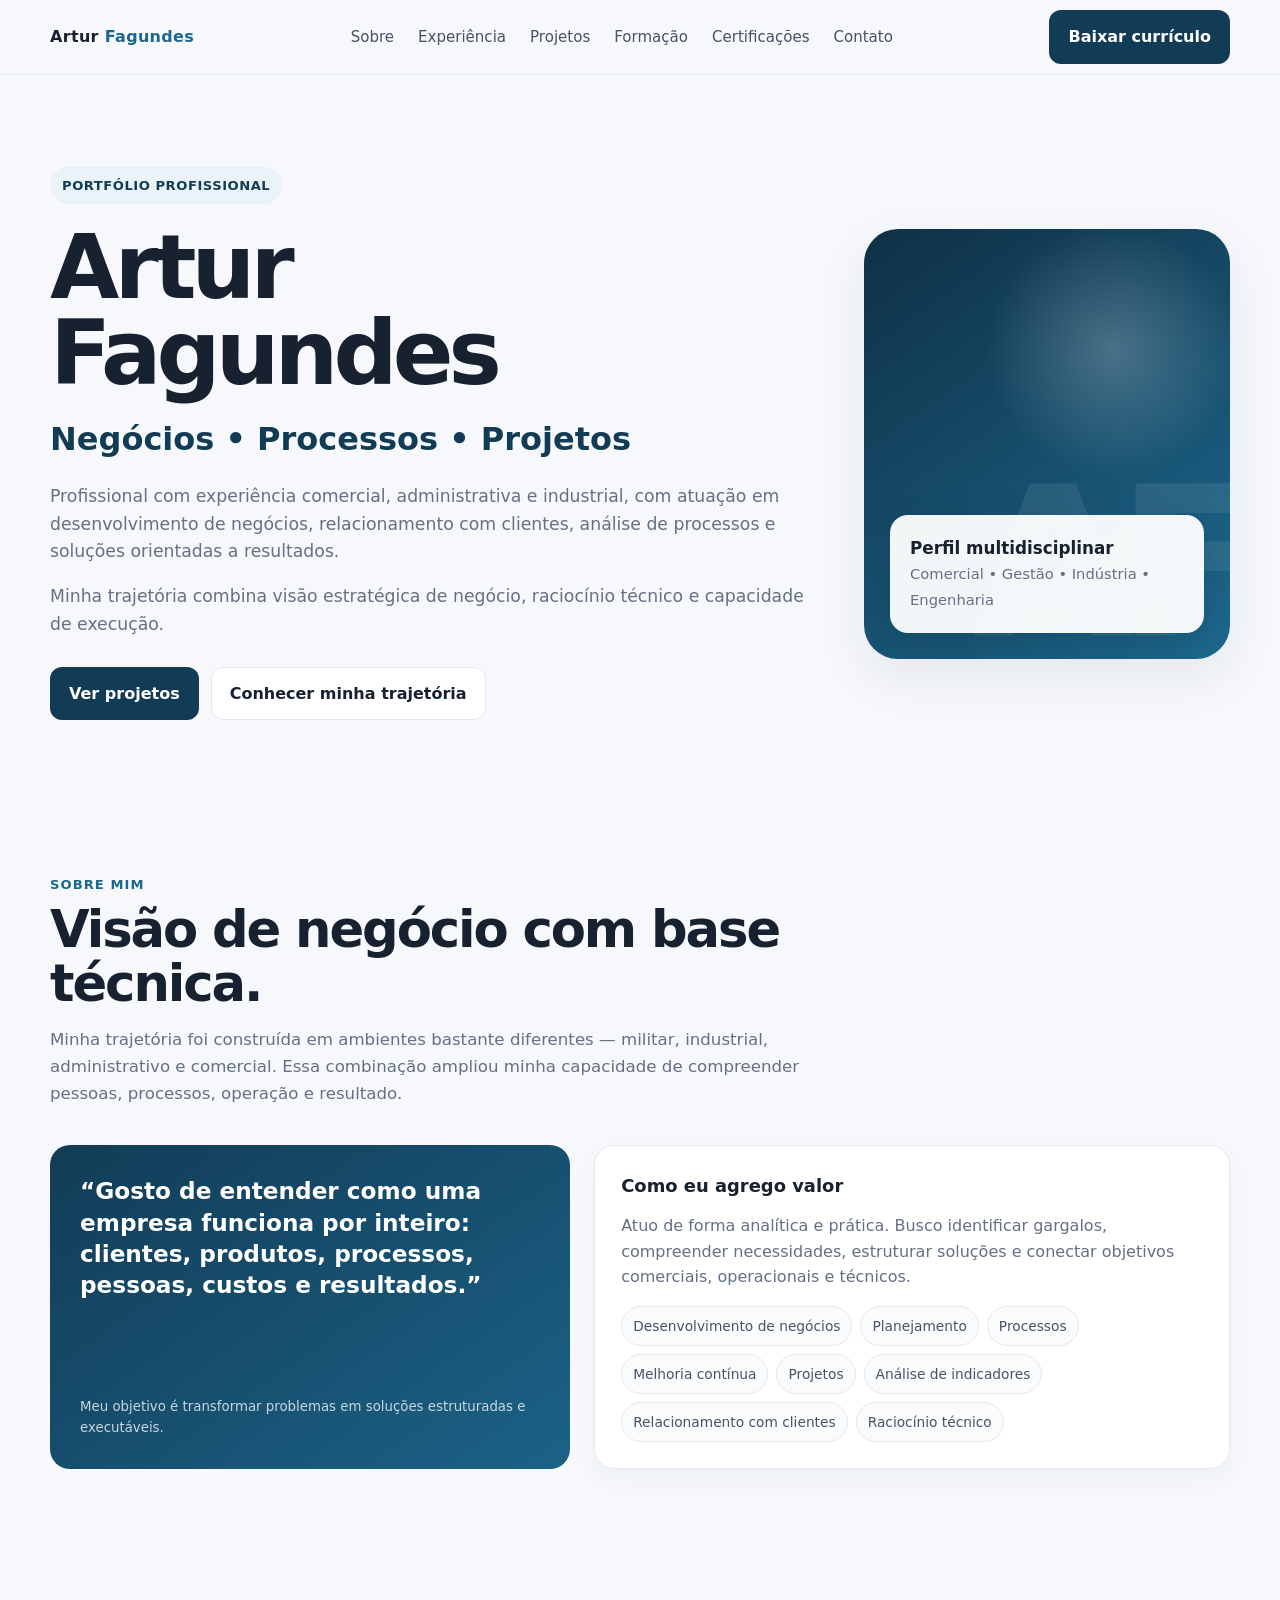
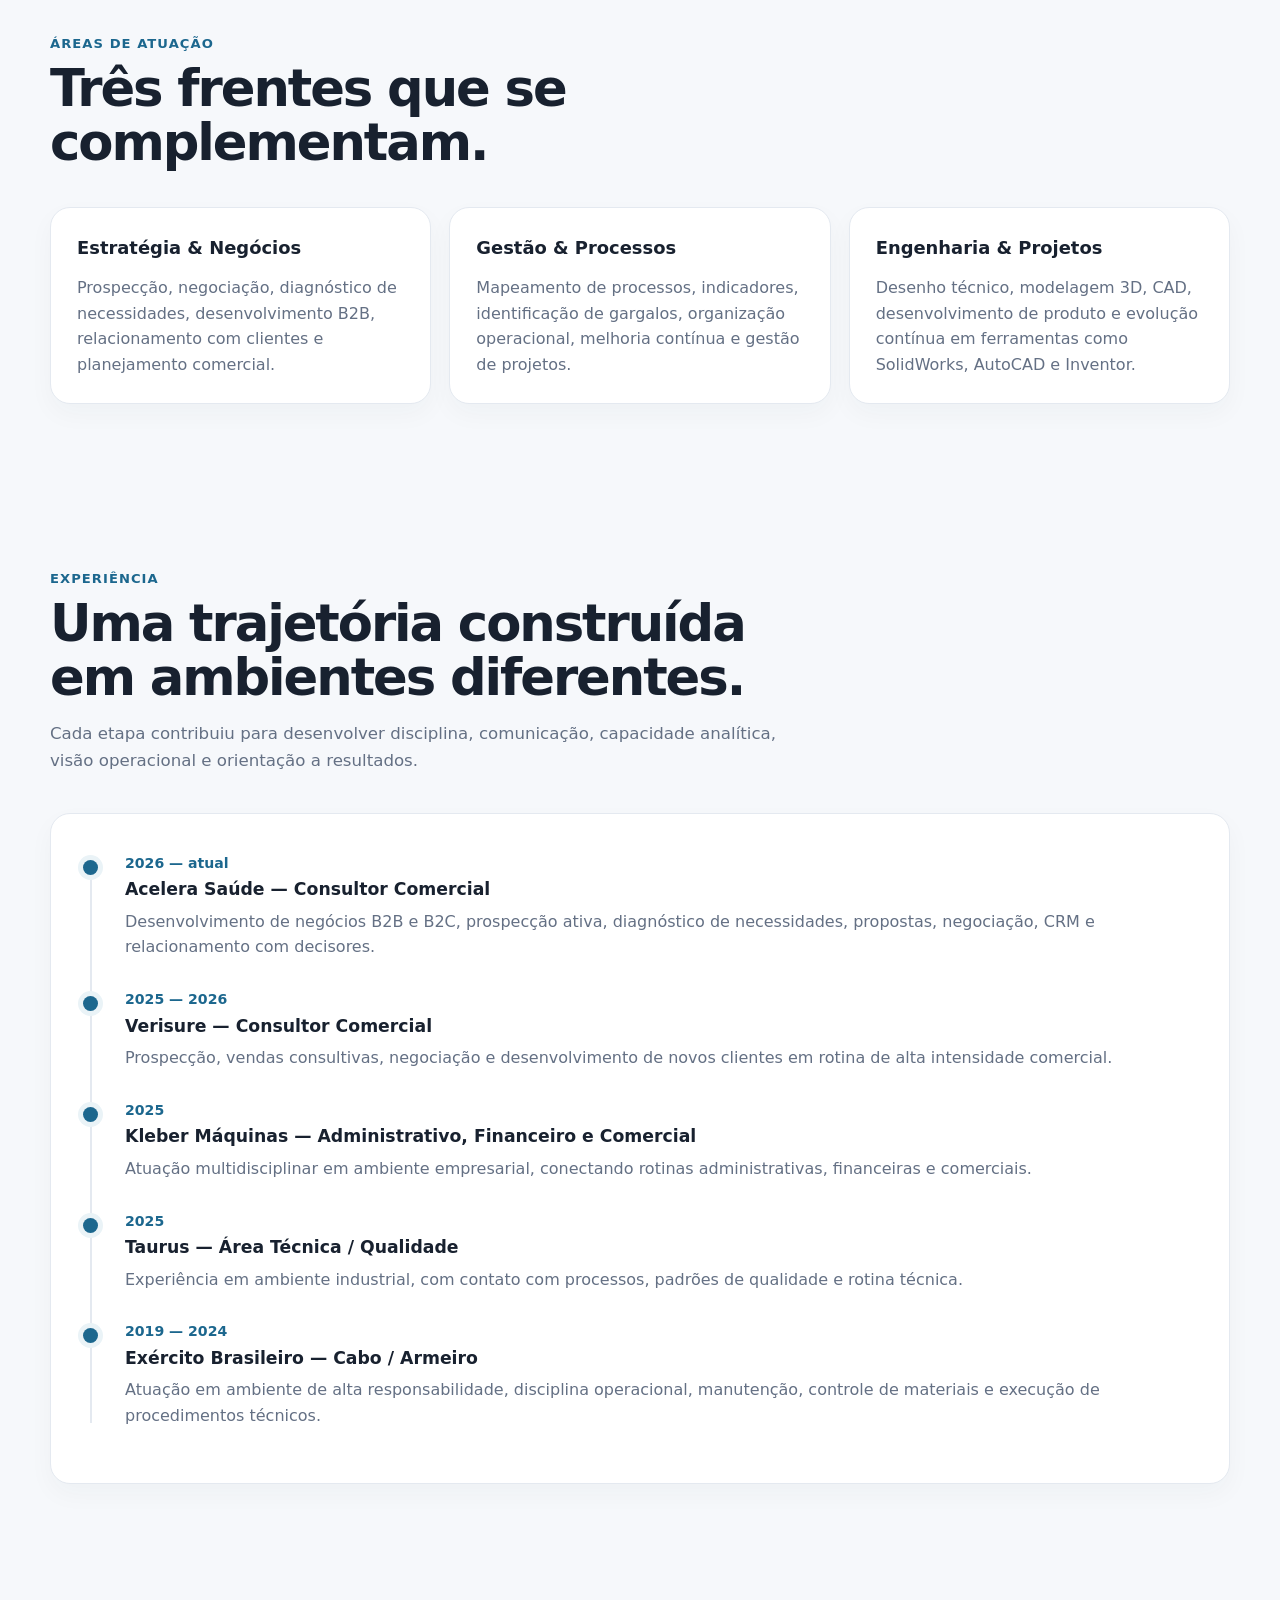
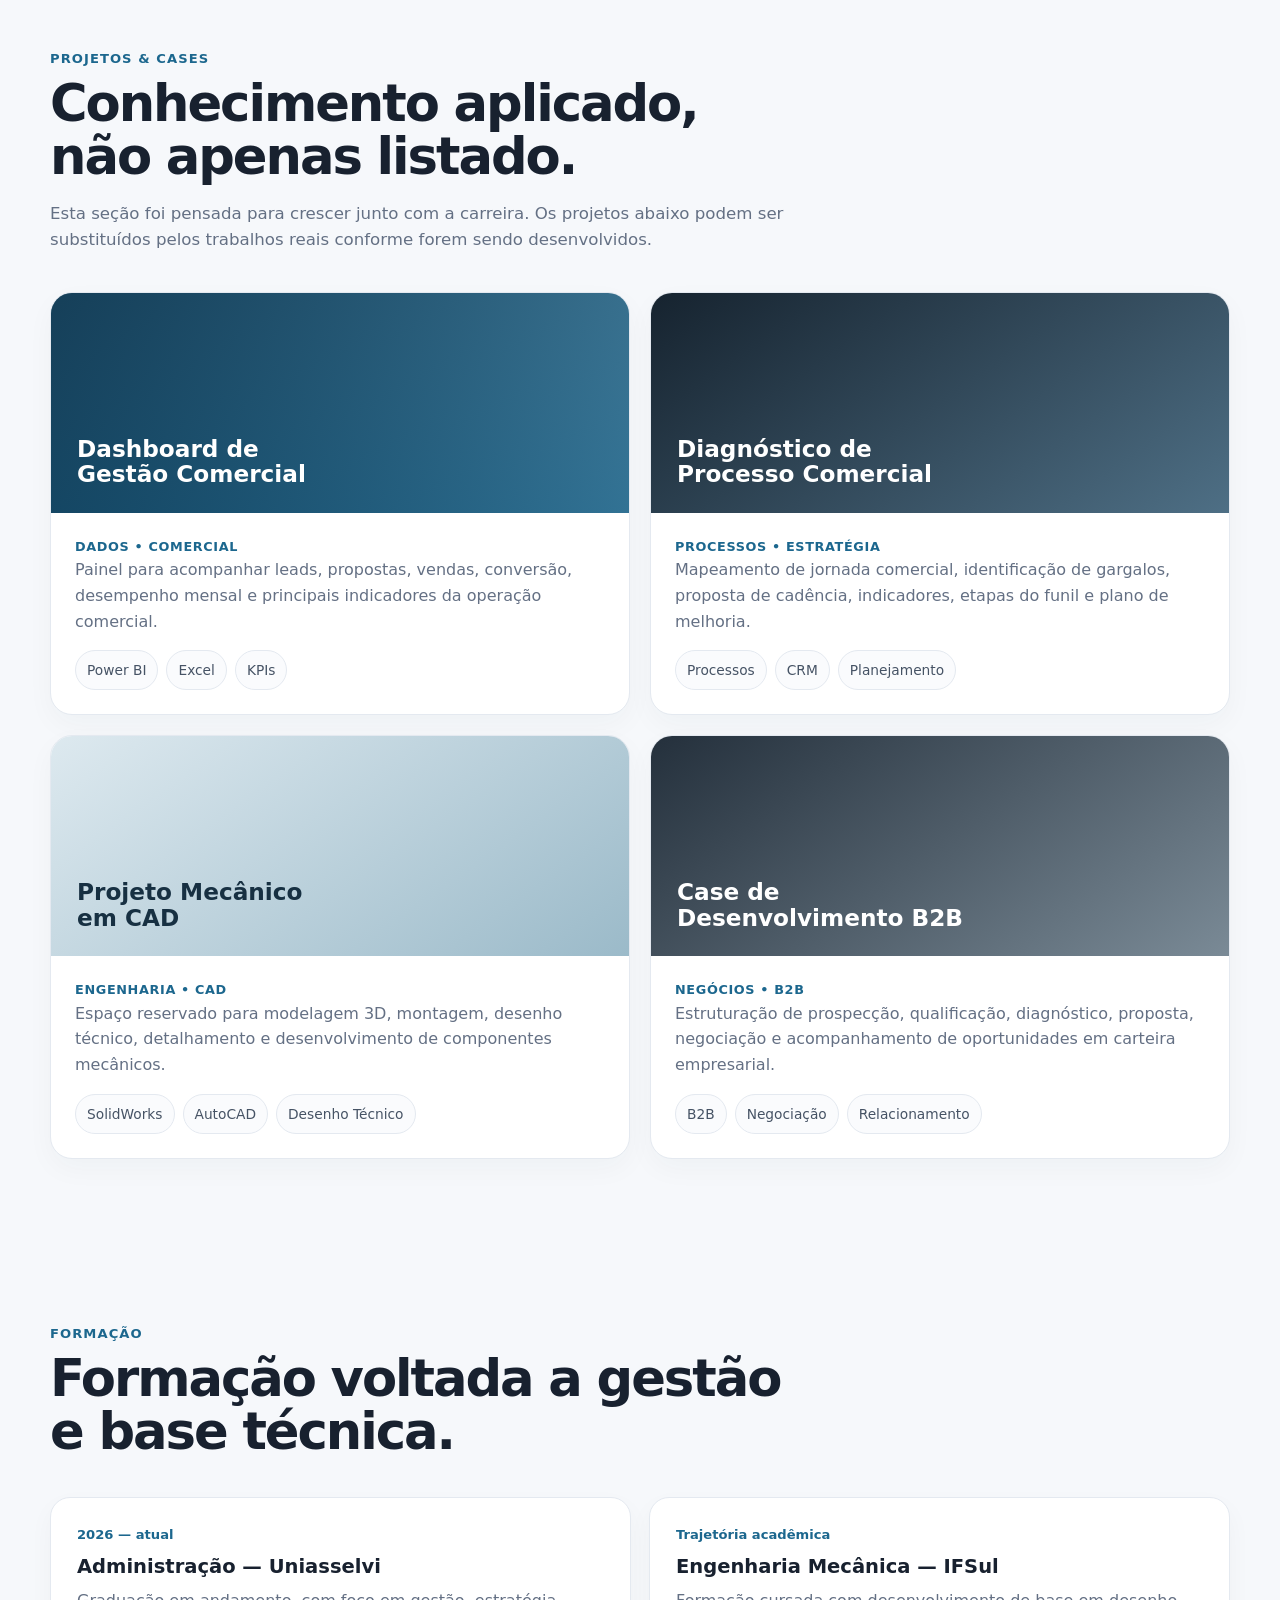
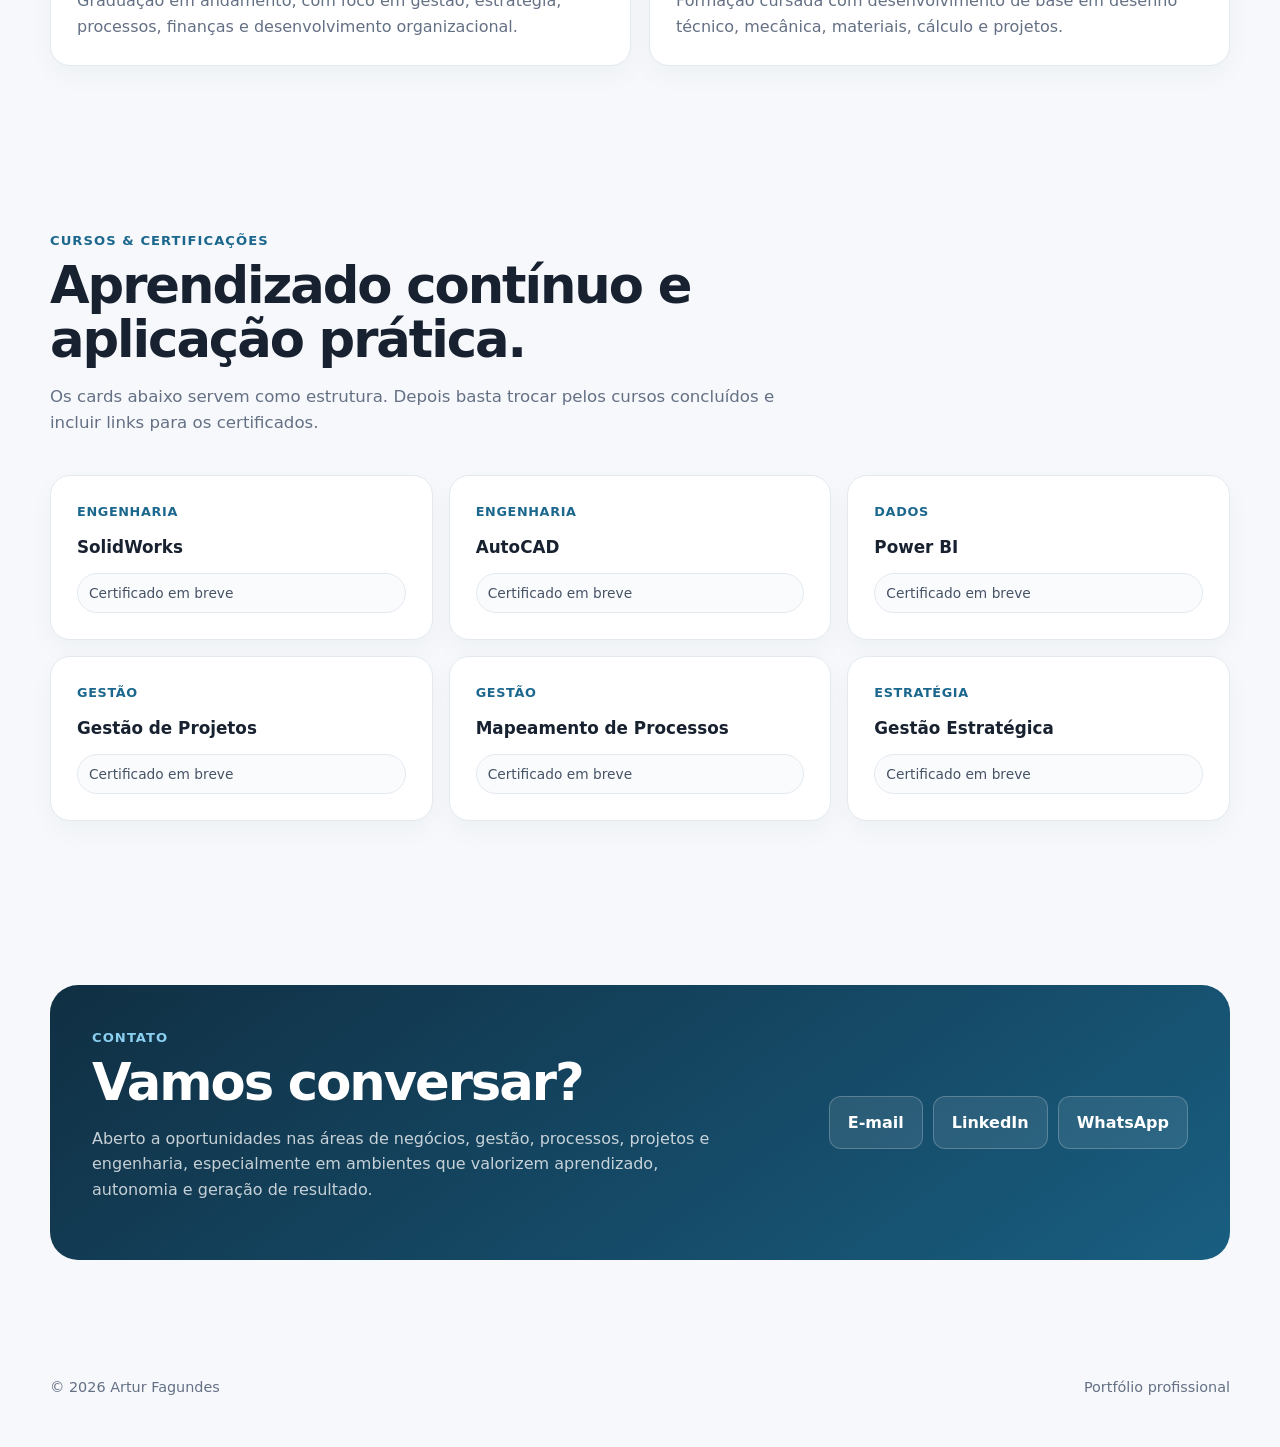
==== index.html @ 56f48acf "Add files via upload" ====
<!DOCTYPE html>
<html lang="pt-BR">
<head>
  <meta charset="UTF-8" />
  <meta name="viewport" content="width=device-width, initial-scale=1.0" />
  <meta name="description" content="Portfólio profissional de Artur Fagundes — negócios, processos, projetos e engenharia." />
  <title>Artur Fagundes | Portfólio Profissional</title>
  <style>
    :root{
      --bg:#f6f8fb;
      --surface:#ffffff;
      --text:#18212f;
      --muted:#647084;
      --line:#e4e9f0;
      --brand:#123c56;
      --brand-2:#1c678e;
      --soft:#eaf3f7;
      --shadow:0 18px 50px rgba(20,40,60,.08);
      --radius:20px;
      --max:1180px;
    }
    *{box-sizing:border-box}
    html{scroll-behavior:smooth}
    body{
      margin:0;
      font-family:Inter, ui-sans-serif, system-ui, -apple-system, BlinkMacSystemFont, "Segoe UI", sans-serif;
      background:var(--bg);
      color:var(--text);
      line-height:1.6;
    }
    a{color:inherit;text-decoration:none}
    img{max-width:100%;display:block}
    .container{width:min(var(--max), calc(100% - 40px)); margin:0 auto}
    .nav{
      position:sticky;top:0;z-index:50;
      backdrop-filter:blur(12px);
      background:rgba(246,248,251,.88);
      border-bottom:1px solid rgba(228,233,240,.85);
    }
    .nav-inner{
      height:74px;display:flex;align-items:center;justify-content:space-between;gap:20px;
    }
    .brand{
      font-weight:800;letter-spacing:.02em;font-size:1rem;
    }
    .brand span{color:var(--brand-2)}
    .menu{display:flex;align-items:center;gap:24px;font-size:.94rem;color:#465365}
    .menu a:hover{color:var(--brand)}
    .btn{
      display:inline-flex;align-items:center;justify-content:center;gap:8px;
      padding:13px 18px;border-radius:12px;font-weight:700;
      border:1px solid transparent;transition:.2s ease;
    }
    .btn-primary{background:var(--brand);color:#fff}
    .btn-primary:hover{transform:translateY(-1px);background:#0e3147}
    .btn-outline{border-color:var(--line);background:#fff}
    .btn-outline:hover{border-color:#bcc8d4;transform:translateY(-1px)}
    .hero{padding:92px 0 72px}
    .hero-grid{display:grid;grid-template-columns:1.35fr .65fr;gap:54px;align-items:center}
    .eyebrow{
      display:inline-flex;padding:8px 12px;border-radius:999px;background:var(--soft);
      color:var(--brand);font-weight:800;font-size:.82rem;letter-spacing:.04em;text-transform:uppercase;
    }
    h1{
      margin:20px 0 18px;font-size:clamp(3rem, 7vw, 6.4rem);
      line-height:.96;letter-spacing:-.055em;
    }
    .hero h2{
      margin:0 0 18px;font-size:clamp(1.25rem, 2.5vw, 2rem);
      color:var(--brand);font-weight:700;
    }
    .hero p{font-size:1.08rem;color:var(--muted);max-width:760px}
    .hero-actions{display:flex;gap:12px;flex-wrap:wrap;margin-top:28px}
    .portrait{
      min-height:430px;border-radius:34px;position:relative;overflow:hidden;
      background:
        radial-gradient(circle at 68% 28%, rgba(255,255,255,.22), transparent 32%),
        linear-gradient(145deg, #0f3045, #1d6a90);
      box-shadow:var(--shadow);
    }
    .portrait::before{
      content:"AF";position:absolute;right:-12px;bottom:-72px;
      font-weight:900;font-size:13rem;color:rgba(255,255,255,.08);letter-spacing:-.08em;
    }
    .portrait-card{
      position:absolute;left:26px;right:26px;bottom:26px;
      background:rgba(255,255,255,.95);border-radius:18px;padding:20px;
      box-shadow:0 15px 40px rgba(0,0,0,.14);
    }
    .portrait-card strong{display:block;font-size:1.05rem}
    .portrait-card span{color:var(--muted);font-size:.92rem}
    section{padding:82px 0}
    .section-head{max-width:760px;margin-bottom:38px}
    .section-kicker{
      color:var(--brand-2);font-weight:800;font-size:.82rem;letter-spacing:.08em;text-transform:uppercase
    }
    h3{
      font-size:clamp(2rem,4vw,3.4rem);line-height:1.05;letter-spacing:-.04em;
      margin:8px 0 12px;
    }
    .section-head p{color:var(--muted);font-size:1.04rem}
    .grid-3{display:grid;grid-template-columns:repeat(3,1fr);gap:18px}
    .card{
      background:var(--surface);border:1px solid var(--line);
      border-radius:var(--radius);padding:26px;box-shadow:0 10px 26px rgba(28,44,64,.035);
    }
    .card h4{margin:0 0 12px;font-size:1.12rem}
    .card p{margin:0;color:var(--muted)}
    .pill-wrap{display:flex;gap:8px;flex-wrap:wrap;margin-top:16px}
    .pill{
      padding:8px 11px;border:1px solid var(--line);background:#fafbfd;
      border-radius:999px;font-size:.86rem;color:#465365
    }
    .about-grid{display:grid;grid-template-columns:.9fr 1.1fr;gap:24px}
    .quote-card{
      background:linear-gradient(145deg,#123c56,#1b6287);color:white;
      border-radius:var(--radius);padding:30px;min-height:100%;
      display:flex;flex-direction:column;justify-content:space-between;
    }
    .quote-card .big{font-size:1.45rem;line-height:1.35;font-weight:700}
    .quote-card small{opacity:.76}
    .timeline{position:relative;margin-top:12px}
    .timeline::before{
      content:"";position:absolute;left:13px;top:6px;bottom:6px;width:2px;background:var(--line)
    }
    .timeline-item{
      position:relative;padding-left:48px;margin-bottom:28px
    }
    .timeline-item::before{
      content:"";position:absolute;left:6px;top:8px;width:15px;height:15px;
      border-radius:50%;background:var(--brand-2);box-shadow:0 0 0 5px var(--soft)
    }
    .timeline-item .meta{color:var(--brand-2);font-weight:800;font-size:.88rem}
    .timeline-item h4{margin:2px 0 5px;font-size:1.08rem}
    .timeline-item p{margin:0;color:var(--muted)}
    .projects{display:grid;grid-template-columns:repeat(2,1fr);gap:20px}
    .project{
      background:#fff;border:1px solid var(--line);border-radius:22px;overflow:hidden;
      transition:.22s ease;box-shadow:0 10px 28px rgba(31,47,66,.035)
    }
    .project:hover{transform:translateY(-3px);box-shadow:var(--shadow)}
    .project-visual{
      height:220px;padding:26px;display:flex;align-items:flex-end;
      background:
        linear-gradient(140deg, rgba(18,60,86,.96), rgba(28,103,142,.78)),
        linear-gradient(25deg,#123c56,#d8e8ef);
      color:white;
    }
    .project-visual.alt{background:linear-gradient(145deg,#16232f,#4e6f85)}
    .project-visual.light{background:linear-gradient(145deg,#dde9ef,#9bbac9);color:#173042}
    .project-visual strong{font-size:1.45rem;line-height:1.1}
    .project-body{padding:24px}
    .project-body p{color:var(--muted);margin:0 0 16px}
    .project-tag{font-size:.8rem;font-weight:800;color:var(--brand-2);text-transform:uppercase;letter-spacing:.05em}
    .education-grid{display:grid;grid-template-columns:repeat(2,1fr);gap:18px}
    .edu-card .year{font-size:.82rem;color:var(--brand-2);font-weight:800}
    .edu-card h4{font-size:1.22rem;margin:6px 0}
    .edu-card p{color:var(--muted);margin:0}
    .cert-grid{display:grid;grid-template-columns:repeat(3,1fr);gap:16px}
    .cert-card{min-height:165px;display:flex;flex-direction:column;justify-content:space-between}
    .cert-card .label{font-size:.8rem;color:var(--brand-2);font-weight:800;text-transform:uppercase;letter-spacing:.05em}
    .cert-card strong{font-size:1.05rem}
    .contact{
      background:linear-gradient(145deg,#102f43,#195e81);color:#fff;border-radius:28px;
      padding:42px;display:grid;grid-template-columns:1.2fr .8fr;gap:28px;align-items:center
    }
    .contact p{color:rgba(255,255,255,.76);max-width:650px}
    .contact-actions{display:flex;gap:10px;justify-content:flex-end;flex-wrap:wrap}
    .contact .btn-outline{background:rgba(255,255,255,.09);border-color:rgba(255,255,255,.22);color:#fff}
    footer{padding:34px 0 48px;color:var(--muted);font-size:.9rem}
    .footer-inner{display:flex;justify-content:space-between;gap:20px;flex-wrap:wrap}
    .mobile-toggle{display:none;border:0;background:none;font-size:1.6rem}
    @media(max-width:900px){
      .hero-grid,.about-grid,.contact{grid-template-columns:1fr}
      .grid-3,.cert-grid{grid-template-columns:1fr 1fr}
      .projects{grid-template-columns:1fr}
      .portrait{min-height:330px}
      .contact-actions{justify-content:flex-start}
      .menu{display:none}
      .mobile-toggle{display:block}
    }
    @media(max-width:620px){
      .container{width:min(100% - 24px, var(--max))}
      .hero{padding:60px 0 50px}
      section{padding:60px 0}
      .grid-3,.cert-grid,.education-grid{grid-template-columns:1fr}
      .hero-actions{flex-direction:column;align-items:stretch}
      .btn{width:100%}
      .contact{padding:28px 22px}
      h1{font-size:3.7rem}
    }
  </style>
</head>
<body>

  <nav class="nav">
    <div class="container nav-inner">
      <a href="#inicio" class="brand">Artur <span>Fagundes</span></a>
      <div class="menu">
        <a href="#sobre">Sobre</a>
        <a href="#experiencia">Experiência</a>
        <a href="#projetos">Projetos</a>
        <a href="#formacao">Formação</a>
        <a href="#certificacoes">Certificações</a>
        <a href="#contato">Contato</a>
      </div>
      <a class="btn btn-primary" href="curriculo-artur-fagundes.pdf" target="_blank">Baixar currículo</a>
    </div>
  </nav>

  <main>
    <section class="hero" id="inicio">
      <div class="container hero-grid">
        <div>
          <span class="eyebrow">Portfólio profissional</span>
          <h1>Artur<br>Fagundes</h1>
          <h2>Negócios • Processos • Projetos</h2>
          <p>
            Profissional com experiência comercial, administrativa e industrial, com atuação em desenvolvimento de negócios,
            relacionamento com clientes, análise de processos e soluções orientadas a resultados.
          </p>
          <p>
            Minha trajetória combina visão estratégica de negócio, raciocínio técnico e capacidade de execução.
          </p>
          <div class="hero-actions">
            <a class="btn btn-primary" href="#projetos">Ver projetos</a>
            <a class="btn btn-outline" href="#experiencia">Conhecer minha trajetória</a>
          </div>
        </div>
        <div class="portrait">
          <div class="portrait-card">
            <strong>Perfil multidisciplinar</strong>
            <span>Comercial • Gestão • Indústria • Engenharia</span>
          </div>
        </div>
      </div>
    </section>

    <section id="sobre">
      <div class="container">
        <div class="section-head">
          <div class="section-kicker">Sobre mim</div>
          <h3>Visão de negócio com base técnica.</h3>
          <p>
            Minha trajetória foi construída em ambientes bastante diferentes — militar, industrial, administrativo e comercial.
            Essa combinação ampliou minha capacidade de compreender pessoas, processos, operação e resultado.
          </p>
        </div>

        <div class="about-grid">
          <div class="quote-card">
            <div class="big">
              “Gosto de entender como uma empresa funciona por inteiro: clientes, produtos, processos, pessoas, custos e resultados.”
            </div>
            <small>Meu objetivo é transformar problemas em soluções estruturadas e executáveis.</small>
          </div>
          <div class="card">
            <h4>Como eu agrego valor</h4>
            <p>
              Atuo de forma analítica e prática. Busco identificar gargalos, compreender necessidades, estruturar soluções e conectar
              objetivos comerciais, operacionais e técnicos.
            </p>
            <div class="pill-wrap">
              <span class="pill">Desenvolvimento de negócios</span>
              <span class="pill">Planejamento</span>
              <span class="pill">Processos</span>
              <span class="pill">Melhoria contínua</span>
              <span class="pill">Projetos</span>
              <span class="pill">Análise de indicadores</span>
              <span class="pill">Relacionamento com clientes</span>
              <span class="pill">Raciocínio técnico</span>
            </div>
          </div>
        </div>
      </div>
    </section>

    <section>
      <div class="container">
        <div class="section-head">
          <div class="section-kicker">Áreas de atuação</div>
          <h3>Três frentes que se complementam.</h3>
        </div>

        <div class="grid-3">
          <div class="card">
            <h4>Estratégia & Negócios</h4>
            <p>Prospecção, negociação, diagnóstico de necessidades, desenvolvimento B2B, relacionamento com clientes e planejamento comercial.</p>
          </div>
          <div class="card">
            <h4>Gestão & Processos</h4>
            <p>Mapeamento de processos, indicadores, identificação de gargalos, organização operacional, melhoria contínua e gestão de projetos.</p>
          </div>
          <div class="card">
            <h4>Engenharia & Projetos</h4>
            <p>Desenho técnico, modelagem 3D, CAD, desenvolvimento de produto e evolução contínua em ferramentas como SolidWorks, AutoCAD e Inventor.</p>
          </div>
        </div>
      </div>
    </section>

    <section id="experiencia">
      <div class="container">
        <div class="section-head">
          <div class="section-kicker">Experiência</div>
          <h3>Uma trajetória construída em ambientes diferentes.</h3>
          <p>Cada etapa contribuiu para desenvolver disciplina, comunicação, capacidade analítica, visão operacional e orientação a resultados.</p>
        </div>

        <div class="card">
          <div class="timeline">
            <div class="timeline-item">
              <div class="meta">2026 — atual</div>
              <h4>Acelera Saúde — Consultor Comercial</h4>
              <p>Desenvolvimento de negócios B2B e B2C, prospecção ativa, diagnóstico de necessidades, propostas, negociação, CRM e relacionamento com decisores.</p>
            </div>
            <div class="timeline-item">
              <div class="meta">2025 — 2026</div>
              <h4>Verisure — Consultor Comercial</h4>
              <p>Prospecção, vendas consultivas, negociação e desenvolvimento de novos clientes em rotina de alta intensidade comercial.</p>
            </div>
            <div class="timeline-item">
              <div class="meta">2025</div>
              <h4>Kleber Máquinas — Administrativo, Financeiro e Comercial</h4>
              <p>Atuação multidisciplinar em ambiente empresarial, conectando rotinas administrativas, financeiras e comerciais.</p>
            </div>
            <div class="timeline-item">
              <div class="meta">2025</div>
              <h4>Taurus — Área Técnica / Qualidade</h4>
              <p>Experiência em ambiente industrial, com contato com processos, padrões de qualidade e rotina técnica.</p>
            </div>
            <div class="timeline-item">
              <div class="meta">2019 — 2024</div>
              <h4>Exército Brasileiro — Cabo / Armeiro</h4>
              <p>Atuação em ambiente de alta responsabilidade, disciplina operacional, manutenção, controle de materiais e execução de procedimentos técnicos.</p>
            </div>
          </div>
        </div>
      </div>
    </section>

    <section id="projetos">
      <div class="container">
        <div class="section-head">
          <div class="section-kicker">Projetos & Cases</div>
          <h3>Conhecimento aplicado, não apenas listado.</h3>
          <p>Esta seção foi pensada para crescer junto com a carreira. Os projetos abaixo podem ser substituídos pelos trabalhos reais conforme forem sendo desenvolvidos.</p>
        </div>

        <div class="projects">
          <article class="project">
            <div class="project-visual">
              <strong>Dashboard de<br>Gestão Comercial</strong>
            </div>
            <div class="project-body">
              <div class="project-tag">Dados • Comercial</div>
              <p>Painel para acompanhar leads, propostas, vendas, conversão, desempenho mensal e principais indicadores da operação comercial.</p>
              <div class="pill-wrap">
                <span class="pill">Power BI</span>
                <span class="pill">Excel</span>
                <span class="pill">KPIs</span>
              </div>
            </div>
          </article>

          <article class="project">
            <div class="project-visual alt">
              <strong>Diagnóstico de<br>Processo Comercial</strong>
            </div>
            <div class="project-body">
              <div class="project-tag">Processos • Estratégia</div>
              <p>Mapeamento de jornada comercial, identificação de gargalos, proposta de cadência, indicadores, etapas do funil e plano de melhoria.</p>
              <div class="pill-wrap">
                <span class="pill">Processos</span>
                <span class="pill">CRM</span>
                <span class="pill">Planejamento</span>
              </div>
            </div>
          </article>

          <article class="project">
            <div class="project-visual light">
              <strong>Projeto Mecânico<br>em CAD</strong>
            </div>
            <div class="project-body">
              <div class="project-tag">Engenharia • CAD</div>
              <p>Espaço reservado para modelagem 3D, montagem, desenho técnico, detalhamento e desenvolvimento de componentes mecânicos.</p>
              <div class="pill-wrap">
                <span class="pill">SolidWorks</span>
                <span class="pill">AutoCAD</span>
                <span class="pill">Desenho Técnico</span>
              </div>
            </div>
          </article>

          <article class="project">
            <div class="project-visual" style="background:linear-gradient(145deg,#24303c,#7a8a96)">
              <strong>Case de<br>Desenvolvimento B2B</strong>
            </div>
            <div class="project-body">
              <div class="project-tag">Negócios • B2B</div>
              <p>Estruturação de prospecção, qualificação, diagnóstico, proposta, negociação e acompanhamento de oportunidades em carteira empresarial.</p>
              <div class="pill-wrap">
                <span class="pill">B2B</span>
                <span class="pill">Negociação</span>
                <span class="pill">Relacionamento</span>
              </div>
            </div>
          </article>
        </div>
      </div>
    </section>

    <section id="formacao">
      <div class="container">
        <div class="section-head">
          <div class="section-kicker">Formação</div>
          <h3>Formação voltada a gestão e base técnica.</h3>
        </div>

        <div class="education-grid">
          <div class="card edu-card">
            <div class="year">2026 — atual</div>
            <h4>Administração — Uniasselvi</h4>
            <p>Graduação em andamento, com foco em gestão, estratégia, processos, finanças e desenvolvimento organizacional.</p>
          </div>
          <div class="card edu-card">
            <div class="year">Trajetória acadêmica</div>
            <h4>Engenharia Mecânica — IFSul</h4>
            <p>Formação cursada com desenvolvimento de base em desenho técnico, mecânica, materiais, cálculo e projetos.</p>
          </div>
        </div>
      </div>
    </section>

    <section id="certificacoes">
      <div class="container">
        <div class="section-head">
          <div class="section-kicker">Cursos & certificações</div>
          <h3>Aprendizado contínuo e aplicação prática.</h3>
          <p>Os cards abaixo servem como estrutura. Depois basta trocar pelos cursos concluídos e incluir links para os certificados.</p>
        </div>

        <div class="cert-grid">
          <div class="card cert-card">
            <div class="label">Engenharia</div>
            <strong>SolidWorks</strong>
            <span class="pill">Certificado em breve</span>
          </div>
          <div class="card cert-card">
            <div class="label">Engenharia</div>
            <strong>AutoCAD</strong>
            <span class="pill">Certificado em breve</span>
          </div>
          <div class="card cert-card">
            <div class="label">Dados</div>
            <strong>Power BI</strong>
            <span class="pill">Certificado em breve</span>
          </div>
          <div class="card cert-card">
            <div class="label">Gestão</div>
            <strong>Gestão de Projetos</strong>
            <span class="pill">Certificado em breve</span>
          </div>
          <div class="card cert-card">
            <div class="label">Gestão</div>
            <strong>Mapeamento de Processos</strong>
            <span class="pill">Certificado em breve</span>
          </div>
          <div class="card cert-card">
            <div class="label">Estratégia</div>
            <strong>Gestão Estratégica</strong>
            <span class="pill">Certificado em breve</span>
          </div>
        </div>
      </div>
    </section>

    <section id="contato">
      <div class="container">
        <div class="contact">
          <div>
            <div class="section-kicker" style="color:#8bd0f0">Contato</div>
            <h3 style="margin-top:8px">Vamos conversar?</h3>
            <p>
              Aberto a oportunidades nas áreas de negócios, gestão, processos, projetos e engenharia, especialmente em ambientes que valorizem aprendizado, autonomia e geração de resultado.
            </p>
          </div>
          <div class="contact-actions">
            <a class="btn btn-outline" href="mailto:SEU_EMAIL_AQUI">E-mail</a>
            <a class="btn btn-outline" href="SEU_LINKEDIN_AQUI" target="_blank">LinkedIn</a>
            <a class="btn btn-outline" href="SEU_WHATSAPP_AQUI" target="_blank">WhatsApp</a>
          </div>
        </div>
      </div>
    </section>
  </main>

  <footer>
    <div class="container footer-inner">
      <span>© <span id="year"></span> Artur Fagundes</span>
      <span>Portfólio profissional</span>
    </div>
  </footer>

  <script>
    document.getElementById("year").textContent = new Date().getFullYear();
  </script>
</body>
</html>
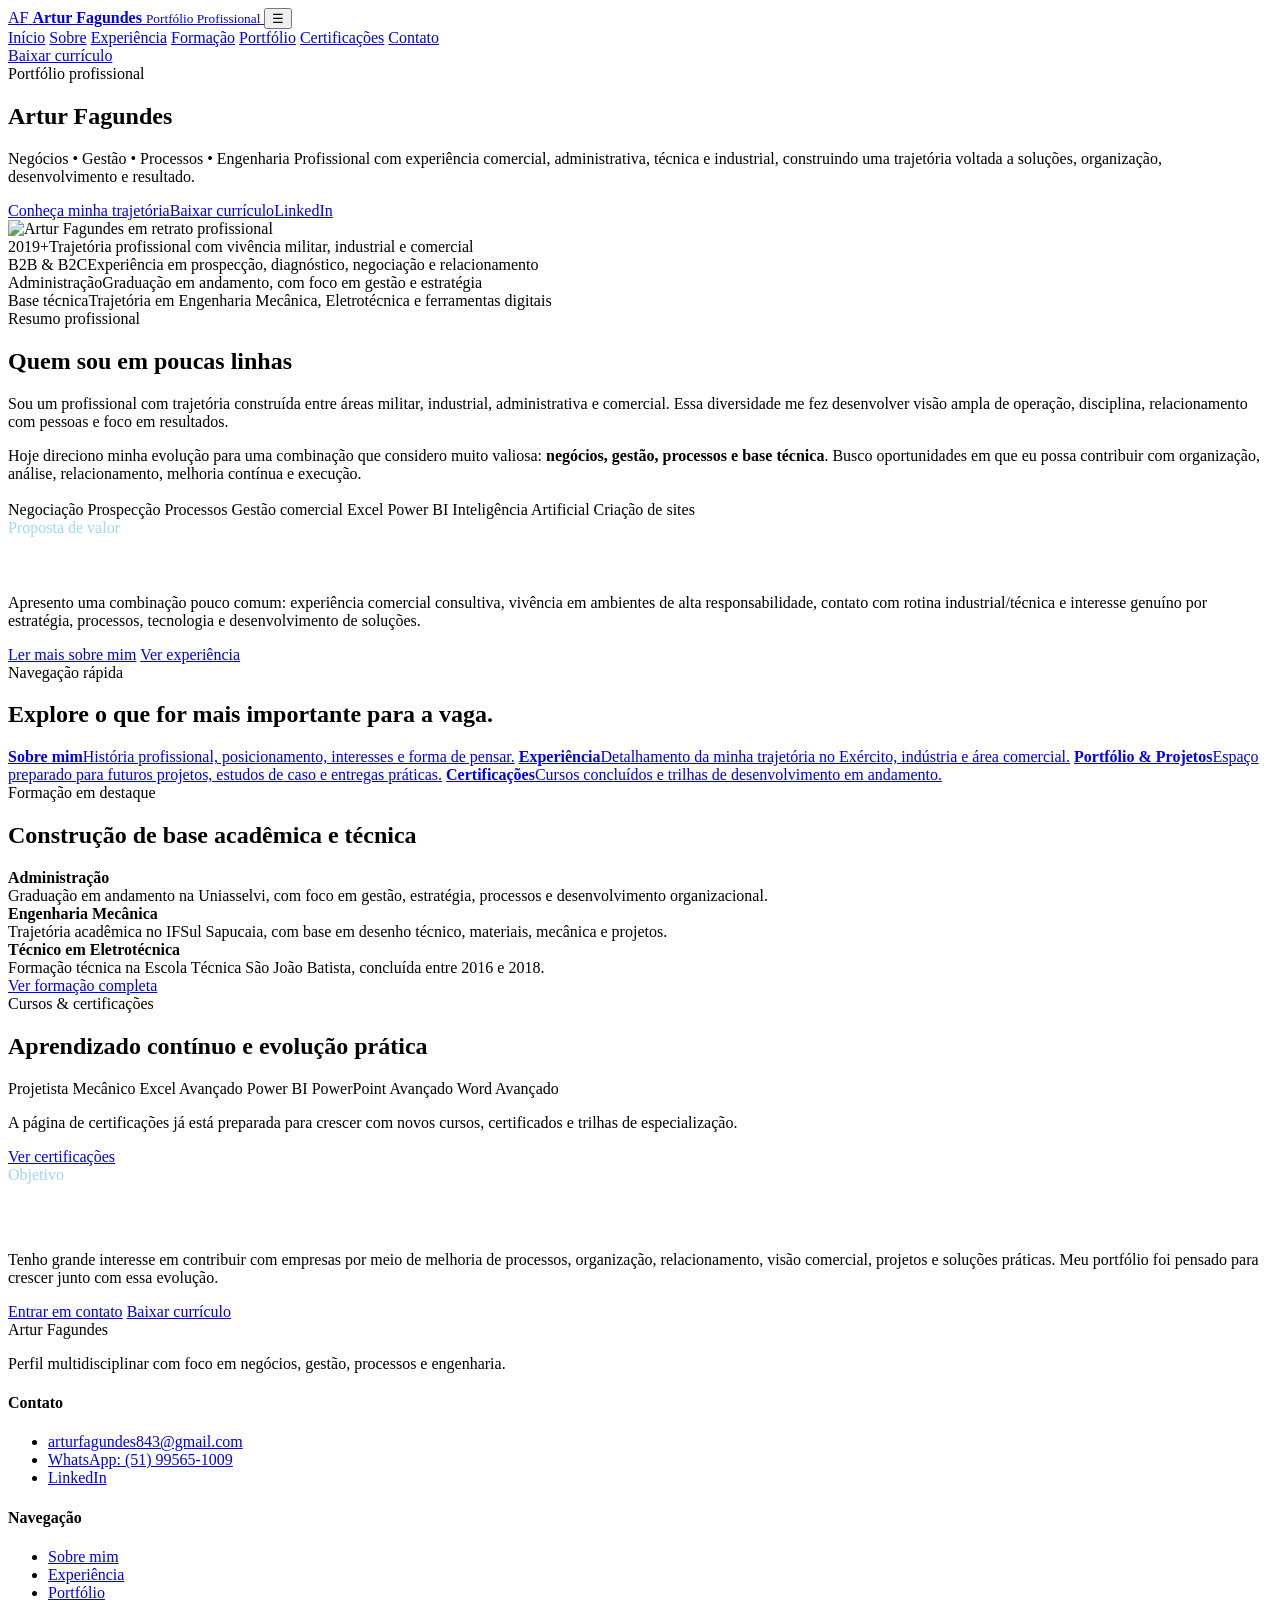
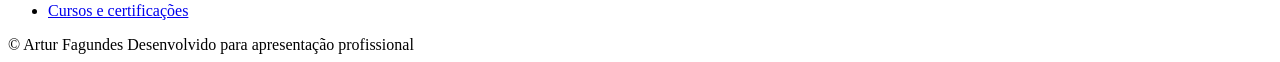
==== commit 9dbfcca8: "Add files via upload" ====
--- a/index.html
+++ b/index.html
@@ -1,510 +1,187 @@
 <!DOCTYPE html>
 <html lang="pt-BR">
 <head>
-  <meta charset="UTF-8" />
-  <meta name="viewport" content="width=device-width, initial-scale=1.0" />
-  <meta name="description" content="Portfólio profissional de Artur Fagundes — negócios, processos, projetos e engenharia." />
+  <meta charset="UTF-8">
+  <meta name="viewport" content="width=device-width, initial-scale=1.0">
+  <meta name="description" content="Portfólio profissional de Artur Fagundes.">
   <title>Artur Fagundes | Portfólio Profissional</title>
-  <style>
-    :root{
-      --bg:#f6f8fb;
-      --surface:#ffffff;
-      --text:#18212f;
-      --muted:#647084;
-      --line:#e4e9f0;
-      --brand:#123c56;
-      --brand-2:#1c678e;
-      --soft:#eaf3f7;
-      --shadow:0 18px 50px rgba(20,40,60,.08);
-      --radius:20px;
-      --max:1180px;
-    }
-    *{box-sizing:border-box}
-    html{scroll-behavior:smooth}
-    body{
-      margin:0;
-      font-family:Inter, ui-sans-serif, system-ui, -apple-system, BlinkMacSystemFont, "Segoe UI", sans-serif;
-      background:var(--bg);
-      color:var(--text);
-      line-height:1.6;
-    }
-    a{color:inherit;text-decoration:none}
-    img{max-width:100%;display:block}
-    .container{width:min(var(--max), calc(100% - 40px)); margin:0 auto}
-    .nav{
-      position:sticky;top:0;z-index:50;
-      backdrop-filter:blur(12px);
-      background:rgba(246,248,251,.88);
-      border-bottom:1px solid rgba(228,233,240,.85);
-    }
-    .nav-inner{
-      height:74px;display:flex;align-items:center;justify-content:space-between;gap:20px;
-    }
-    .brand{
-      font-weight:800;letter-spacing:.02em;font-size:1rem;
-    }
-    .brand span{color:var(--brand-2)}
-    .menu{display:flex;align-items:center;gap:24px;font-size:.94rem;color:#465365}
-    .menu a:hover{color:var(--brand)}
-    .btn{
-      display:inline-flex;align-items:center;justify-content:center;gap:8px;
-      padding:13px 18px;border-radius:12px;font-weight:700;
-      border:1px solid transparent;transition:.2s ease;
-    }
-    .btn-primary{background:var(--brand);color:#fff}
-    .btn-primary:hover{transform:translateY(-1px);background:#0e3147}
-    .btn-outline{border-color:var(--line);background:#fff}
-    .btn-outline:hover{border-color:#bcc8d4;transform:translateY(-1px)}
-    .hero{padding:92px 0 72px}
-    .hero-grid{display:grid;grid-template-columns:1.35fr .65fr;gap:54px;align-items:center}
-    .eyebrow{
-      display:inline-flex;padding:8px 12px;border-radius:999px;background:var(--soft);
-      color:var(--brand);font-weight:800;font-size:.82rem;letter-spacing:.04em;text-transform:uppercase;
-    }
-    h1{
-      margin:20px 0 18px;font-size:clamp(3rem, 7vw, 6.4rem);
-      line-height:.96;letter-spacing:-.055em;
-    }
-    .hero h2{
-      margin:0 0 18px;font-size:clamp(1.25rem, 2.5vw, 2rem);
-      color:var(--brand);font-weight:700;
-    }
-    .hero p{font-size:1.08rem;color:var(--muted);max-width:760px}
-    .hero-actions{display:flex;gap:12px;flex-wrap:wrap;margin-top:28px}
-    .portrait{
-      min-height:430px;border-radius:34px;position:relative;overflow:hidden;
-      background:
-        radial-gradient(circle at 68% 28%, rgba(255,255,255,.22), transparent 32%),
-        linear-gradient(145deg, #0f3045, #1d6a90);
-      box-shadow:var(--shadow);
-    }
-    .portrait::before{
-      content:"AF";position:absolute;right:-12px;bottom:-72px;
-      font-weight:900;font-size:13rem;color:rgba(255,255,255,.08);letter-spacing:-.08em;
-    }
-    .portrait-card{
-      position:absolute;left:26px;right:26px;bottom:26px;
-      background:rgba(255,255,255,.95);border-radius:18px;padding:20px;
-      box-shadow:0 15px 40px rgba(0,0,0,.14);
-    }
-    .portrait-card strong{display:block;font-size:1.05rem}
-    .portrait-card span{color:var(--muted);font-size:.92rem}
-    section{padding:82px 0}
-    .section-head{max-width:760px;margin-bottom:38px}
-    .section-kicker{
-      color:var(--brand-2);font-weight:800;font-size:.82rem;letter-spacing:.08em;text-transform:uppercase
-    }
-    h3{
-      font-size:clamp(2rem,4vw,3.4rem);line-height:1.05;letter-spacing:-.04em;
-      margin:8px 0 12px;
-    }
-    .section-head p{color:var(--muted);font-size:1.04rem}
-    .grid-3{display:grid;grid-template-columns:repeat(3,1fr);gap:18px}
-    .card{
-      background:var(--surface);border:1px solid var(--line);
-      border-radius:var(--radius);padding:26px;box-shadow:0 10px 26px rgba(28,44,64,.035);
-    }
-    .card h4{margin:0 0 12px;font-size:1.12rem}
-    .card p{margin:0;color:var(--muted)}
-    .pill-wrap{display:flex;gap:8px;flex-wrap:wrap;margin-top:16px}
-    .pill{
-      padding:8px 11px;border:1px solid var(--line);background:#fafbfd;
-      border-radius:999px;font-size:.86rem;color:#465365
-    }
-    .about-grid{display:grid;grid-template-columns:.9fr 1.1fr;gap:24px}
-    .quote-card{
-      background:linear-gradient(145deg,#123c56,#1b6287);color:white;
-      border-radius:var(--radius);padding:30px;min-height:100%;
-      display:flex;flex-direction:column;justify-content:space-between;
-    }
-    .quote-card .big{font-size:1.45rem;line-height:1.35;font-weight:700}
-    .quote-card small{opacity:.76}
-    .timeline{position:relative;margin-top:12px}
-    .timeline::before{
-      content:"";position:absolute;left:13px;top:6px;bottom:6px;width:2px;background:var(--line)
-    }
-    .timeline-item{
-      position:relative;padding-left:48px;margin-bottom:28px
-    }
-    .timeline-item::before{
-      content:"";position:absolute;left:6px;top:8px;width:15px;height:15px;
-      border-radius:50%;background:var(--brand-2);box-shadow:0 0 0 5px var(--soft)
-    }
-    .timeline-item .meta{color:var(--brand-2);font-weight:800;font-size:.88rem}
-    .timeline-item h4{margin:2px 0 5px;font-size:1.08rem}
-    .timeline-item p{margin:0;color:var(--muted)}
-    .projects{display:grid;grid-template-columns:repeat(2,1fr);gap:20px}
-    .project{
-      background:#fff;border:1px solid var(--line);border-radius:22px;overflow:hidden;
-      transition:.22s ease;box-shadow:0 10px 28px rgba(31,47,66,.035)
-    }
-    .project:hover{transform:translateY(-3px);box-shadow:var(--shadow)}
-    .project-visual{
-      height:220px;padding:26px;display:flex;align-items:flex-end;
-      background:
-        linear-gradient(140deg, rgba(18,60,86,.96), rgba(28,103,142,.78)),
-        linear-gradient(25deg,#123c56,#d8e8ef);
-      color:white;
-    }
-    .project-visual.alt{background:linear-gradient(145deg,#16232f,#4e6f85)}
-    .project-visual.light{background:linear-gradient(145deg,#dde9ef,#9bbac9);color:#173042}
-    .project-visual strong{font-size:1.45rem;line-height:1.1}
-    .project-body{padding:24px}
-    .project-body p{color:var(--muted);margin:0 0 16px}
-    .project-tag{font-size:.8rem;font-weight:800;color:var(--brand-2);text-transform:uppercase;letter-spacing:.05em}
-    .education-grid{display:grid;grid-template-columns:repeat(2,1fr);gap:18px}
-    .edu-card .year{font-size:.82rem;color:var(--brand-2);font-weight:800}
-    .edu-card h4{font-size:1.22rem;margin:6px 0}
-    .edu-card p{color:var(--muted);margin:0}
-    .cert-grid{display:grid;grid-template-columns:repeat(3,1fr);gap:16px}
-    .cert-card{min-height:165px;display:flex;flex-direction:column;justify-content:space-between}
-    .cert-card .label{font-size:.8rem;color:var(--brand-2);font-weight:800;text-transform:uppercase;letter-spacing:.05em}
-    .cert-card strong{font-size:1.05rem}
-    .contact{
-      background:linear-gradient(145deg,#102f43,#195e81);color:#fff;border-radius:28px;
-      padding:42px;display:grid;grid-template-columns:1.2fr .8fr;gap:28px;align-items:center
-    }
-    .contact p{color:rgba(255,255,255,.76);max-width:650px}
-    .contact-actions{display:flex;gap:10px;justify-content:flex-end;flex-wrap:wrap}
-    .contact .btn-outline{background:rgba(255,255,255,.09);border-color:rgba(255,255,255,.22);color:#fff}
-    footer{padding:34px 0 48px;color:var(--muted);font-size:.9rem}
-    .footer-inner{display:flex;justify-content:space-between;gap:20px;flex-wrap:wrap}
-    .mobile-toggle{display:none;border:0;background:none;font-size:1.6rem}
-    @media(max-width:900px){
-      .hero-grid,.about-grid,.contact{grid-template-columns:1fr}
-      .grid-3,.cert-grid{grid-template-columns:1fr 1fr}
-      .projects{grid-template-columns:1fr}
-      .portrait{min-height:330px}
-      .contact-actions{justify-content:flex-start}
-      .menu{display:none}
-      .mobile-toggle{display:block}
-    }
-    @media(max-width:620px){
-      .container{width:min(100% - 24px, var(--max))}
-      .hero{padding:60px 0 50px}
-      section{padding:60px 0}
-      .grid-3,.cert-grid,.education-grid{grid-template-columns:1fr}
-      .hero-actions{flex-direction:column;align-items:stretch}
-      .btn{width:100%}
-      .contact{padding:28px 22px}
-      h1{font-size:3.7rem}
-    }
-  </style>
+  <link rel="preconnect" href="https://fonts.googleapis.com">
+  <link rel="preconnect" href="https://fonts.gstatic.com" crossorigin>
+  <link href="https://fonts.googleapis.com/css2?family=Inter:wght@400;500;600;700;800&display=swap" rel="stylesheet">
+  <link rel="stylesheet" href="assets/css/style.css">
 </head>
 <body>
-
-  <nav class="nav">
-    <div class="container nav-inner">
-      <a href="#inicio" class="brand">Artur <span>Fagundes</span></a>
-      <div class="menu">
-        <a href="#sobre">Sobre</a>
-        <a href="#experiencia">Experiência</a>
-        <a href="#projetos">Projetos</a>
-        <a href="#formacao">Formação</a>
-        <a href="#certificacoes">Certificações</a>
-        <a href="#contato">Contato</a>
-      </div>
-      <a class="btn btn-primary" href="curriculo-artur-fagundes.pdf" target="_blank">Baixar currículo</a>
-    </div>
-  </nav>
+  
+<header class="site-header">
+  <div class="container header-inner">
+    <a href="index.html" class="brand-mark">
+      <span class="brand-initials">AF</span>
+      <span class="brand-text">
+        <strong>Artur Fagundes</strong>
+        <small>Portfólio Profissional</small>
+      </span>
+    </a>
+    <button class="menu-toggle" aria-label="Abrir menu" aria-expanded="false">☰</button>
+    <nav class="main-nav">
+      <a href="index.html" class="nav-link active">Início</a>
+<a href="sobre.html" class="nav-link ">Sobre</a>
+<a href="experiencia.html" class="nav-link ">Experiência</a>
+<a href="formacao.html" class="nav-link ">Formação</a>
+<a href="portfolio.html" class="nav-link ">Portfólio</a>
+<a href="certificacoes.html" class="nav-link ">Certificações</a>
+<a href="contato.html" class="nav-link ">Contato</a>
+    </nav>
+    <a href="assets/docs/curriculo-artur-fagundes.pdf" class="btn btn-primary header-cta" target="_blank" download>Baixar currículo</a>
+  </div>
+</header>
 
   <main>
-    <section class="hero" id="inicio">
-      <div class="container hero-grid">
-        <div>
-          <span class="eyebrow">Portfólio profissional</span>
-          <h1>Artur<br>Fagundes</h1>
-          <h2>Negócios • Processos • Projetos</h2>
-          <p>
-            Profissional com experiência comercial, administrativa e industrial, com atuação em desenvolvimento de negócios,
-            relacionamento com clientes, análise de processos e soluções orientadas a resultados.
-          </p>
-          <p>
-            Minha trajetória combina visão estratégica de negócio, raciocínio técnico e capacidade de execução.
-          </p>
-          <div class="hero-actions">
-            <a class="btn btn-primary" href="#projetos">Ver projetos</a>
-            <a class="btn btn-outline" href="#experiencia">Conhecer minha trajetória</a>
-          </div>
-        </div>
-        <div class="portrait">
-          <div class="portrait-card">
-            <strong>Perfil multidisciplinar</strong>
-            <span>Comercial • Gestão • Indústria • Engenharia</span>
-          </div>
-        </div>
+    
+<section class="page-hero with-image">
+  <div class="container hero-grid">
+    <div>
+      <div class="eyebrow">Portfólio profissional</div>
+      <h1>Artur Fagundes</h1>
+      <p class="hero-subtitle">Negócios • Gestão • Processos • Engenharia
+Profissional com experiência comercial, administrativa, técnica e industrial, construindo uma trajetória voltada a soluções, organização, desenvolvimento e resultado.</p>
+      <div class="hero-actions"><a class="btn btn-primary" href="sobre.html">Conheça minha trajetória</a><a class="btn btn-secondary" href="assets/docs/curriculo-artur-fagundes.pdf" target="_blank" download>Baixar currículo</a><a class="btn btn-secondary" href="https://www.linkedin.com/in/artur-fagundes-acelera-saude/" target="_blank">LinkedIn</a></div>
+    </div>
+    <div class="hero-photo-card"><img src="assets/img/artur-hero.png" alt="Artur Fagundes em retrato profissional" class="hero-photo"></div>
+  </div>
+</section>
+    
+<section>
+  <div class="container">
+    <div class="stat-grid">
+      <div class="stat-card"><span class="stat-value">2019+</span><span class="stat-label">Trajetória profissional com vivência militar, industrial e comercial</span></div>
+      <div class="stat-card"><span class="stat-value">B2B & B2C</span><span class="stat-label">Experiência em prospecção, diagnóstico, negociação e relacionamento</span></div>
+      <div class="stat-card"><span class="stat-value">Administração</span><span class="stat-label">Graduação em andamento, com foco em gestão e estratégia</span></div>
+      <div class="stat-card"><span class="stat-value">Base técnica</span><span class="stat-label">Trajetória em Engenharia Mecânica, Eletrotécnica e ferramentas digitais</span></div>
+    </div>
+  </div>
+</section>
+
+<section>
+  <div class="container split-layout">
+    <div class="card">
+      <div class="section-kicker">Resumo profissional</div>
+      <h2>Quem sou em poucas linhas</h2>
+      <p class="lead">Sou um profissional com trajetória construída entre áreas militar, industrial, administrativa e comercial. Essa diversidade me fez desenvolver visão ampla de operação, disciplina, relacionamento com pessoas e foco em resultados.</p>
+      <p>Hoje direciono minha evolução para uma combinação que considero muito valiosa: <strong>negócios, gestão, processos e base técnica</strong>. Busco oportunidades em que eu possa contribuir com organização, análise, relacionamento, melhoria contínua e execução.</p>
+      <div class="chips" style="margin-top:18px">
+        <span class="chip">Negociação</span>
+        <span class="chip">Prospecção</span>
+        <span class="chip">Processos</span>
+        <span class="chip">Gestão comercial</span>
+        <span class="chip">Excel</span>
+        <span class="chip">Power BI</span>
+        <span class="chip">Inteligência Artificial</span>
+        <span class="chip">Criação de sites</span>
       </div>
-    </section>
+    </div>
+    <div class="highlight-card">
+      <div class="section-kicker" style="color:#9fd7f3">Proposta de valor</div>
+      <h2 style="margin-top:10px;color:#fff">Perfil multidisciplinar com visão prática</h2>
+      <p>Apresento uma combinação pouco comum: experiência comercial consultiva, vivência em ambientes de alta responsabilidade, contato com rotina industrial/técnica e interesse genuíno por estratégia, processos, tecnologia e desenvolvimento de soluções.</p>
+      <div class="hero-actions">
+        <a class="btn btn-ghost" href="sobre.html">Ler mais sobre mim</a>
+        <a class="btn btn-ghost" href="experiencia.html">Ver experiência</a>
+      </div>
+    </div>
+  </div>
+</section>
 
-    <section id="sobre">
-      <div class="container">
-        <div class="section-head">
-          <div class="section-kicker">Sobre mim</div>
-          <h3>Visão de negócio com base técnica.</h3>
-          <p>
-            Minha trajetória foi construída em ambientes bastante diferentes — militar, industrial, administrativo e comercial.
-            Essa combinação ampliou minha capacidade de compreender pessoas, processos, operação e resultado.
-          </p>
-        </div>
+<section>
+  <div class="container">
+    <div class="page-title-row section-head">
+      <div>
+        <div class="section-kicker">Navegação rápida</div>
+        <h2>Explore o que for mais importante para a vaga.</h2>
+      </div>
+    </div>
+    <div class="quick-links">
+      <a class="quick-link" href="sobre.html"><strong>Sobre mim</strong><span>História profissional, posicionamento, interesses e forma de pensar.</span></a>
+      <a class="quick-link" href="experiencia.html"><strong>Experiência</strong><span>Detalhamento da minha trajetória no Exército, indústria e área comercial.</span></a>
+      <a class="quick-link" href="portfolio.html"><strong>Portfólio & Projetos</strong><span>Espaço preparado para futuros projetos, estudos de caso e entregas práticas.</span></a>
+      <a class="quick-link" href="certificacoes.html"><strong>Certificações</strong><span>Cursos concluídos e trilhas de desenvolvimento em andamento.</span></a>
+    </div>
+  </div>
+</section>
 
-        <div class="about-grid">
-          <div class="quote-card">
-            <div class="big">
-              “Gosto de entender como uma empresa funciona por inteiro: clientes, produtos, processos, pessoas, custos e resultados.”
-            </div>
-            <small>Meu objetivo é transformar problemas em soluções estruturadas e executáveis.</small>
-          </div>
-          <div class="card">
-            <h4>Como eu agrego valor</h4>
-            <p>
-              Atuo de forma analítica e prática. Busco identificar gargalos, compreender necessidades, estruturar soluções e conectar
-              objetivos comerciais, operacionais e técnicos.
-            </p>
-            <div class="pill-wrap">
-              <span class="pill">Desenvolvimento de negócios</span>
-              <span class="pill">Planejamento</span>
-              <span class="pill">Processos</span>
-              <span class="pill">Melhoria contínua</span>
-              <span class="pill">Projetos</span>
-              <span class="pill">Análise de indicadores</span>
-              <span class="pill">Relacionamento com clientes</span>
-              <span class="pill">Raciocínio técnico</span>
-            </div>
-          </div>
-        </div>
+<section>
+  <div class="container grid-2">
+    <div class="card">
+      <div class="section-kicker">Formação em destaque</div>
+      <h2>Construção de base acadêmica e técnica</h2>
+      <div class="table-like">
+        <div class="row"><strong>Administração</strong><div>Graduação em andamento na Uniasselvi, com foco em gestão, estratégia, processos e desenvolvimento organizacional.</div></div>
+        <div class="row"><strong>Engenharia Mecânica</strong><div>Trajetória acadêmica no IFSul Sapucaia, com base em desenho técnico, materiais, mecânica e projetos.</div></div>
+        <div class="row"><strong>Técnico em Eletrotécnica</strong><div>Formação técnica na Escola Técnica São João Batista, concluída entre 2016 e 2018.</div></div>
       </div>
-    </section>
+      <div class="hero-actions"><a class="btn btn-secondary" href="formacao.html">Ver formação completa</a></div>
+    </div>
+    <div class="card">
+      <div class="section-kicker">Cursos & certificações</div>
+      <h2>Aprendizado contínuo e evolução prática</h2>
+      <div class="badge-list">
+        <span class="badge">Projetista Mecânico</span>
+        <span class="badge">Excel Avançado</span>
+        <span class="badge">Power BI</span>
+        <span class="badge">PowerPoint Avançado</span>
+        <span class="badge">Word Avançado</span>
+      </div>
+      <p class="notice">A página de certificações já está preparada para crescer com novos cursos, certificados e trilhas de especialização.</p>
+      <div class="hero-actions"><a class="btn btn-secondary" href="certificacoes.html">Ver certificações</a></div>
+    </div>
+  </div>
+</section>
 
-    <section>
-      <div class="container">
-        <div class="section-head">
-          <div class="section-kicker">Áreas de atuação</div>
-          <h3>Três frentes que se complementam.</h3>
-        </div>
+<section>
+  <div class="container kpi-banner">
+    <div>
+      <div class="section-kicker" style="color:#9fd7f3">Objetivo</div>
+      <h2 style="color:#fff">Construir uma carreira que una análise, execução e transformação.</h2>
+      <p>Tenho grande interesse em contribuir com empresas por meio de melhoria de processos, organização, relacionamento, visão comercial, projetos e soluções práticas. Meu portfólio foi pensado para crescer junto com essa evolução.</p>
+    </div>
+    <div class="hero-actions" style="justify-content:flex-start">
+      <a class="btn btn-ghost" href="contato.html">Entrar em contato</a>
+      <a class="btn btn-ghost" href="assets/docs/curriculo-artur-fagundes.pdf" target="_blank" download>Baixar currículo</a>
+    </div>
+  </div>
+</section>
 
-        <div class="grid-3">
-          <div class="card">
-            <h4>Estratégia & Negócios</h4>
-            <p>Prospecção, negociação, diagnóstico de necessidades, desenvolvimento B2B, relacionamento com clientes e planejamento comercial.</p>
-          </div>
-          <div class="card">
-            <h4>Gestão & Processos</h4>
-            <p>Mapeamento de processos, indicadores, identificação de gargalos, organização operacional, melhoria contínua e gestão de projetos.</p>
-          </div>
-          <div class="card">
-            <h4>Engenharia & Projetos</h4>
-            <p>Desenho técnico, modelagem 3D, CAD, desenvolvimento de produto e evolução contínua em ferramentas como SolidWorks, AutoCAD e Inventor.</p>
-          </div>
-        </div>
-      </div>
-    </section>
+  </main>
+  
+<footer class="site-footer">
+  <div class="container footer-grid">
+    <div>
+      <div class="footer-brand">Artur Fagundes</div>
+      <p>Perfil multidisciplinar com foco em negócios, gestão, processos e engenharia.</p>
+    </div>
+    <div>
+      <h4>Contato</h4>
+      <ul class="footer-list">
+        <li><a href="mailto:arturfagundes843@gmail.com">arturfagundes843@gmail.com</a></li>
+        <li><a href="https://wa.me/5551995651009" target="_blank">WhatsApp: (51) 99565-1009</a></li>
+        <li><a href="https://www.linkedin.com/in/artur-fagundes-acelera-saude/" target="_blank">LinkedIn</a></li>
+      </ul>
+    </div>
+    <div>
+      <h4>Navegação</h4>
+      <ul class="footer-list">
+        <li><a href="sobre.html">Sobre mim</a></li>
+        <li><a href="experiencia.html">Experiência</a></li>
+        <li><a href="portfolio.html">Portfólio</a></li>
+        <li><a href="certificacoes.html">Cursos e certificações</a></li>
+      </ul>
+    </div>
+  </div>
+  <div class="container footer-bottom">
+    <span>© <span id="year"></span> Artur Fagundes</span>
+    <span>Desenvolvido para apresentação profissional</span>
+  </div>
+</footer>
 
-    <section id="experiencia">
-      <div class="container">
-        <div class="section-head">
-          <div class="section-kicker">Experiência</div>
-          <h3>Uma trajetória construída em ambientes diferentes.</h3>
-          <p>Cada etapa contribuiu para desenvolver disciplina, comunicação, capacidade analítica, visão operacional e orientação a resultados.</p>
-        </div>
-
-        <div class="card">
-          <div class="timeline">
-            <div class="timeline-item">
-              <div class="meta">2026 — atual</div>
-              <h4>Acelera Saúde — Consultor Comercial</h4>
-              <p>Desenvolvimento de negócios B2B e B2C, prospecção ativa, diagnóstico de necessidades, propostas, negociação, CRM e relacionamento com decisores.</p>
-            </div>
-            <div class="timeline-item">
-              <div class="meta">2025 — 2026</div>
-              <h4>Verisure — Consultor Comercial</h4>
-              <p>Prospecção, vendas consultivas, negociação e desenvolvimento de novos clientes em rotina de alta intensidade comercial.</p>
-            </div>
-            <div class="timeline-item">
-              <div class="meta">2025</div>
-              <h4>Kleber Máquinas — Administrativo, Financeiro e Comercial</h4>
-              <p>Atuação multidisciplinar em ambiente empresarial, conectando rotinas administrativas, financeiras e comerciais.</p>
-            </div>
-            <div class="timeline-item">
-              <div class="meta">2025</div>
-              <h4>Taurus — Área Técnica / Qualidade</h4>
-              <p>Experiência em ambiente industrial, com contato com processos, padrões de qualidade e rotina técnica.</p>
-            </div>
-            <div class="timeline-item">
-              <div class="meta">2019 — 2024</div>
-              <h4>Exército Brasileiro — Cabo / Armeiro</h4>
-              <p>Atuação em ambiente de alta responsabilidade, disciplina operacional, manutenção, controle de materiais e execução de procedimentos técnicos.</p>
-            </div>
-          </div>
-        </div>
-      </div>
-    </section>
-
-    <section id="projetos">
-      <div class="container">
-        <div class="section-head">
-          <div class="section-kicker">Projetos & Cases</div>
-          <h3>Conhecimento aplicado, não apenas listado.</h3>
-          <p>Esta seção foi pensada para crescer junto com a carreira. Os projetos abaixo podem ser substituídos pelos trabalhos reais conforme forem sendo desenvolvidos.</p>
-        </div>
-
-        <div class="projects">
-          <article class="project">
-            <div class="project-visual">
-              <strong>Dashboard de<br>Gestão Comercial</strong>
-            </div>
-            <div class="project-body">
-              <div class="project-tag">Dados • Comercial</div>
-              <p>Painel para acompanhar leads, propostas, vendas, conversão, desempenho mensal e principais indicadores da operação comercial.</p>
-              <div class="pill-wrap">
-                <span class="pill">Power BI</span>
-                <span class="pill">Excel</span>
-                <span class="pill">KPIs</span>
-              </div>
-            </div>
-          </article>
-
-          <article class="project">
-            <div class="project-visual alt">
-              <strong>Diagnóstico de<br>Processo Comercial</strong>
-            </div>
-            <div class="project-body">
-              <div class="project-tag">Processos • Estratégia</div>
-              <p>Mapeamento de jornada comercial, identificação de gargalos, proposta de cadência, indicadores, etapas do funil e plano de melhoria.</p>
-              <div class="pill-wrap">
-                <span class="pill">Processos</span>
-                <span class="pill">CRM</span>
-                <span class="pill">Planejamento</span>
-              </div>
-            </div>
-          </article>
-
-          <article class="project">
-            <div class="project-visual light">
-              <strong>Projeto Mecânico<br>em CAD</strong>
-            </div>
-            <div class="project-body">
-              <div class="project-tag">Engenharia • CAD</div>
-              <p>Espaço reservado para modelagem 3D, montagem, desenho técnico, detalhamento e desenvolvimento de componentes mecânicos.</p>
-              <div class="pill-wrap">
-                <span class="pill">SolidWorks</span>
-                <span class="pill">AutoCAD</span>
-                <span class="pill">Desenho Técnico</span>
-              </div>
-            </div>
-          </article>
-
-          <article class="project">
-            <div class="project-visual" style="background:linear-gradient(145deg,#24303c,#7a8a96)">
-              <strong>Case de<br>Desenvolvimento B2B</strong>
-            </div>
-            <div class="project-body">
-              <div class="project-tag">Negócios • B2B</div>
-              <p>Estruturação de prospecção, qualificação, diagnóstico, proposta, negociação e acompanhamento de oportunidades em carteira empresarial.</p>
-              <div class="pill-wrap">
-                <span class="pill">B2B</span>
-                <span class="pill">Negociação</span>
-                <span class="pill">Relacionamento</span>
-              </div>
-            </div>
-          </article>
-        </div>
-      </div>
-    </section>
-
-    <section id="formacao">
-      <div class="container">
-        <div class="section-head">
-          <div class="section-kicker">Formação</div>
-          <h3>Formação voltada a gestão e base técnica.</h3>
-        </div>
-
-        <div class="education-grid">
-          <div class="card edu-card">
-            <div class="year">2026 — atual</div>
-            <h4>Administração — Uniasselvi</h4>
-            <p>Graduação em andamento, com foco em gestão, estratégia, processos, finanças e desenvolvimento organizacional.</p>
-          </div>
-          <div class="card edu-card">
-            <div class="year">Trajetória acadêmica</div>
-            <h4>Engenharia Mecânica — IFSul</h4>
-            <p>Formação cursada com desenvolvimento de base em desenho técnico, mecânica, materiais, cálculo e projetos.</p>
-          </div>
-        </div>
-      </div>
-    </section>
-
-    <section id="certificacoes">
-      <div class="container">
-        <div class="section-head">
-          <div class="section-kicker">Cursos & certificações</div>
-          <h3>Aprendizado contínuo e aplicação prática.</h3>
-          <p>Os cards abaixo servem como estrutura. Depois basta trocar pelos cursos concluídos e incluir links para os certificados.</p>
-        </div>
-
-        <div class="cert-grid">
-          <div class="card cert-card">
-            <div class="label">Engenharia</div>
-            <strong>SolidWorks</strong>
-            <span class="pill">Certificado em breve</span>
-          </div>
-          <div class="card cert-card">
-            <div class="label">Engenharia</div>
-            <strong>AutoCAD</strong>
-            <span class="pill">Certificado em breve</span>
-          </div>
-          <div class="card cert-card">
-            <div class="label">Dados</div>
-            <strong>Power BI</strong>
-            <span class="pill">Certificado em breve</span>
-          </div>
-          <div class="card cert-card">
-            <div class="label">Gestão</div>
-            <strong>Gestão de Projetos</strong>
-            <span class="pill">Certificado em breve</span>
-          </div>
-          <div class="card cert-card">
-            <div class="label">Gestão</div>
-            <strong>Mapeamento de Processos</strong>
-            <span class="pill">Certificado em breve</span>
-          </div>
-          <div class="card cert-card">
-            <div class="label">Estratégia</div>
-            <strong>Gestão Estratégica</strong>
-            <span class="pill">Certificado em breve</span>
-          </div>
-        </div>
-      </div>
-    </section>
-
-    <section id="contato">
-      <div class="container">
-        <div class="contact">
-          <div>
-            <div class="section-kicker" style="color:#8bd0f0">Contato</div>
-            <h3 style="margin-top:8px">Vamos conversar?</h3>
-            <p>
-              Aberto a oportunidades nas áreas de negócios, gestão, processos, projetos e engenharia, especialmente em ambientes que valorizem aprendizado, autonomia e geração de resultado.
-            </p>
-          </div>
-          <div class="contact-actions">
-            <a class="btn btn-outline" href="mailto:SEU_EMAIL_AQUI">E-mail</a>
-            <a class="btn btn-outline" href="SEU_LINKEDIN_AQUI" target="_blank">LinkedIn</a>
-            <a class="btn btn-outline" href="SEU_WHATSAPP_AQUI" target="_blank">WhatsApp</a>
-          </div>
-        </div>
-      </div>
-    </section>
-  </main>
-
-  <footer>
-    <div class="container footer-inner">
-      <span>© <span id="year"></span> Artur Fagundes</span>
-      <span>Portfólio profissional</span>
-    </div>
-  </footer>
-
-  <script>
-    document.getElementById("year").textContent = new Date().getFullYear();
-  </script>
+  <script src="assets/js/main.js"></script>
 </body>
-</html>
+</html>
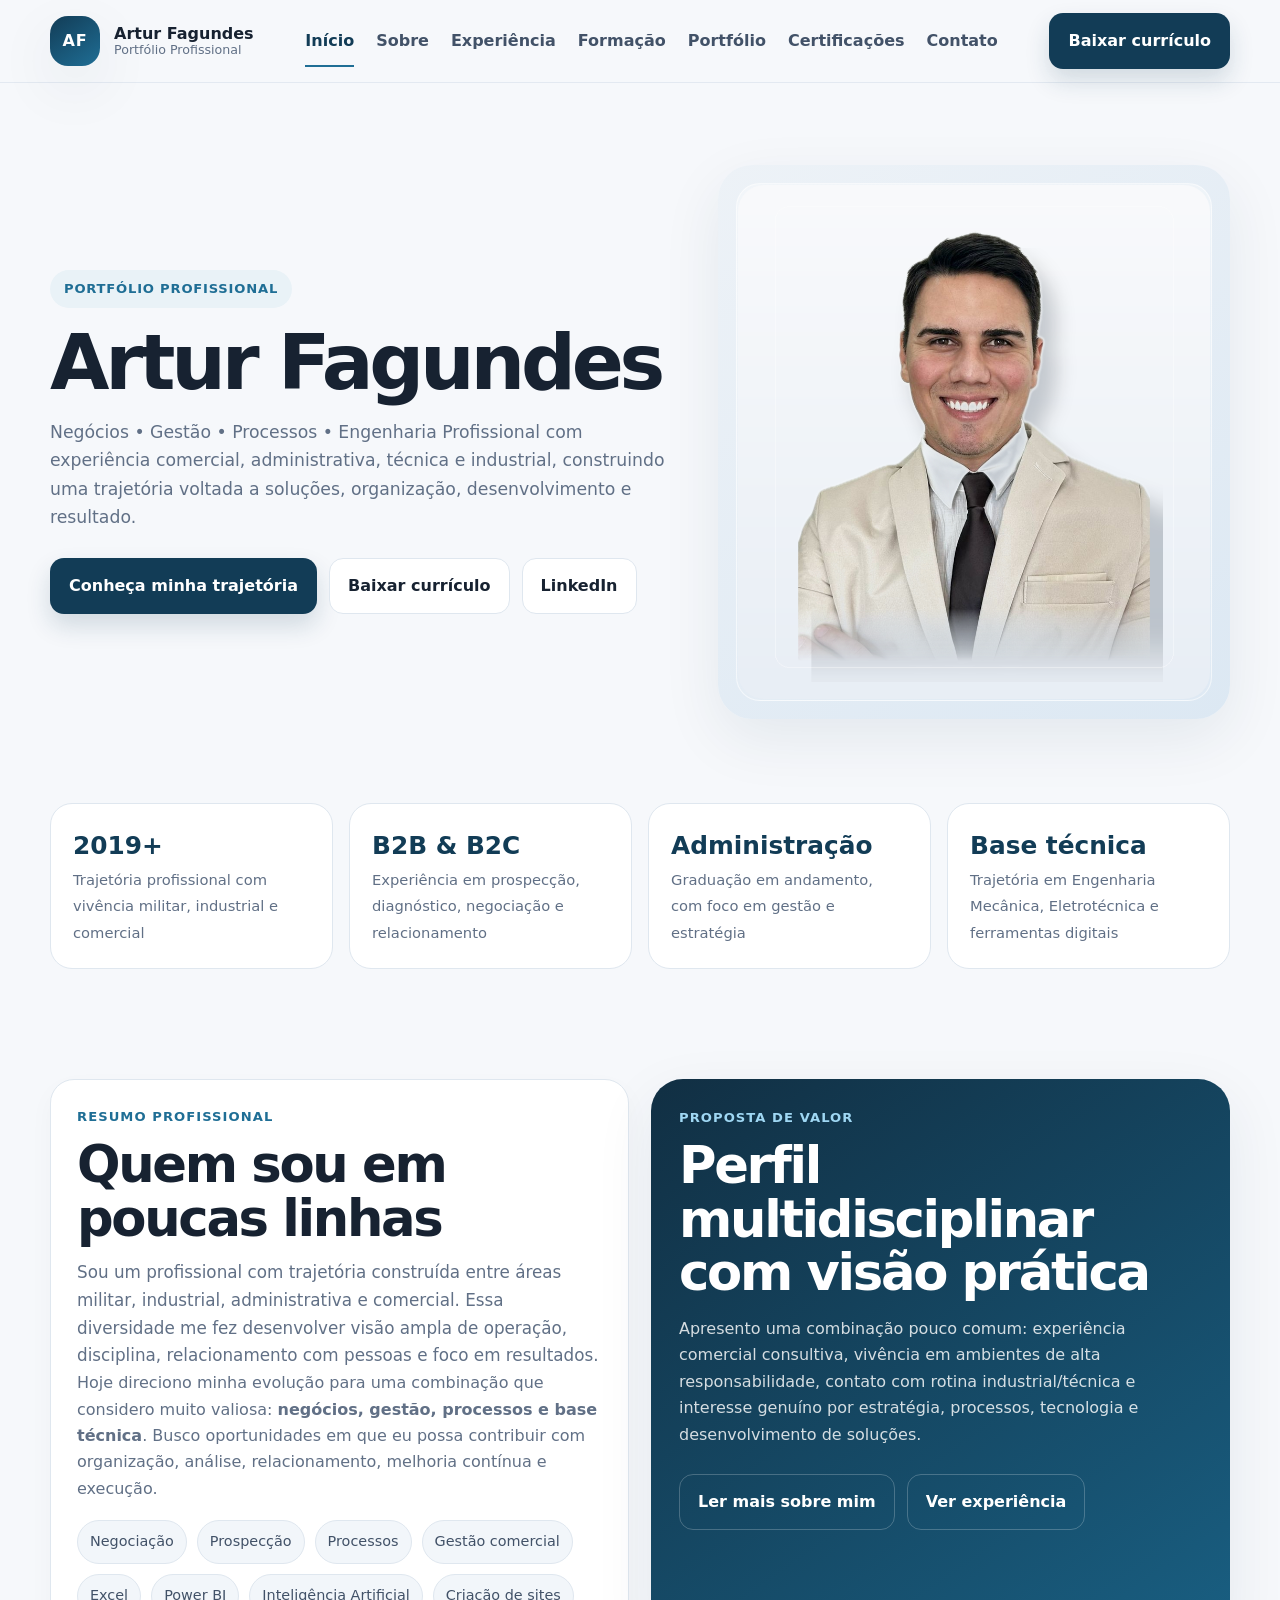
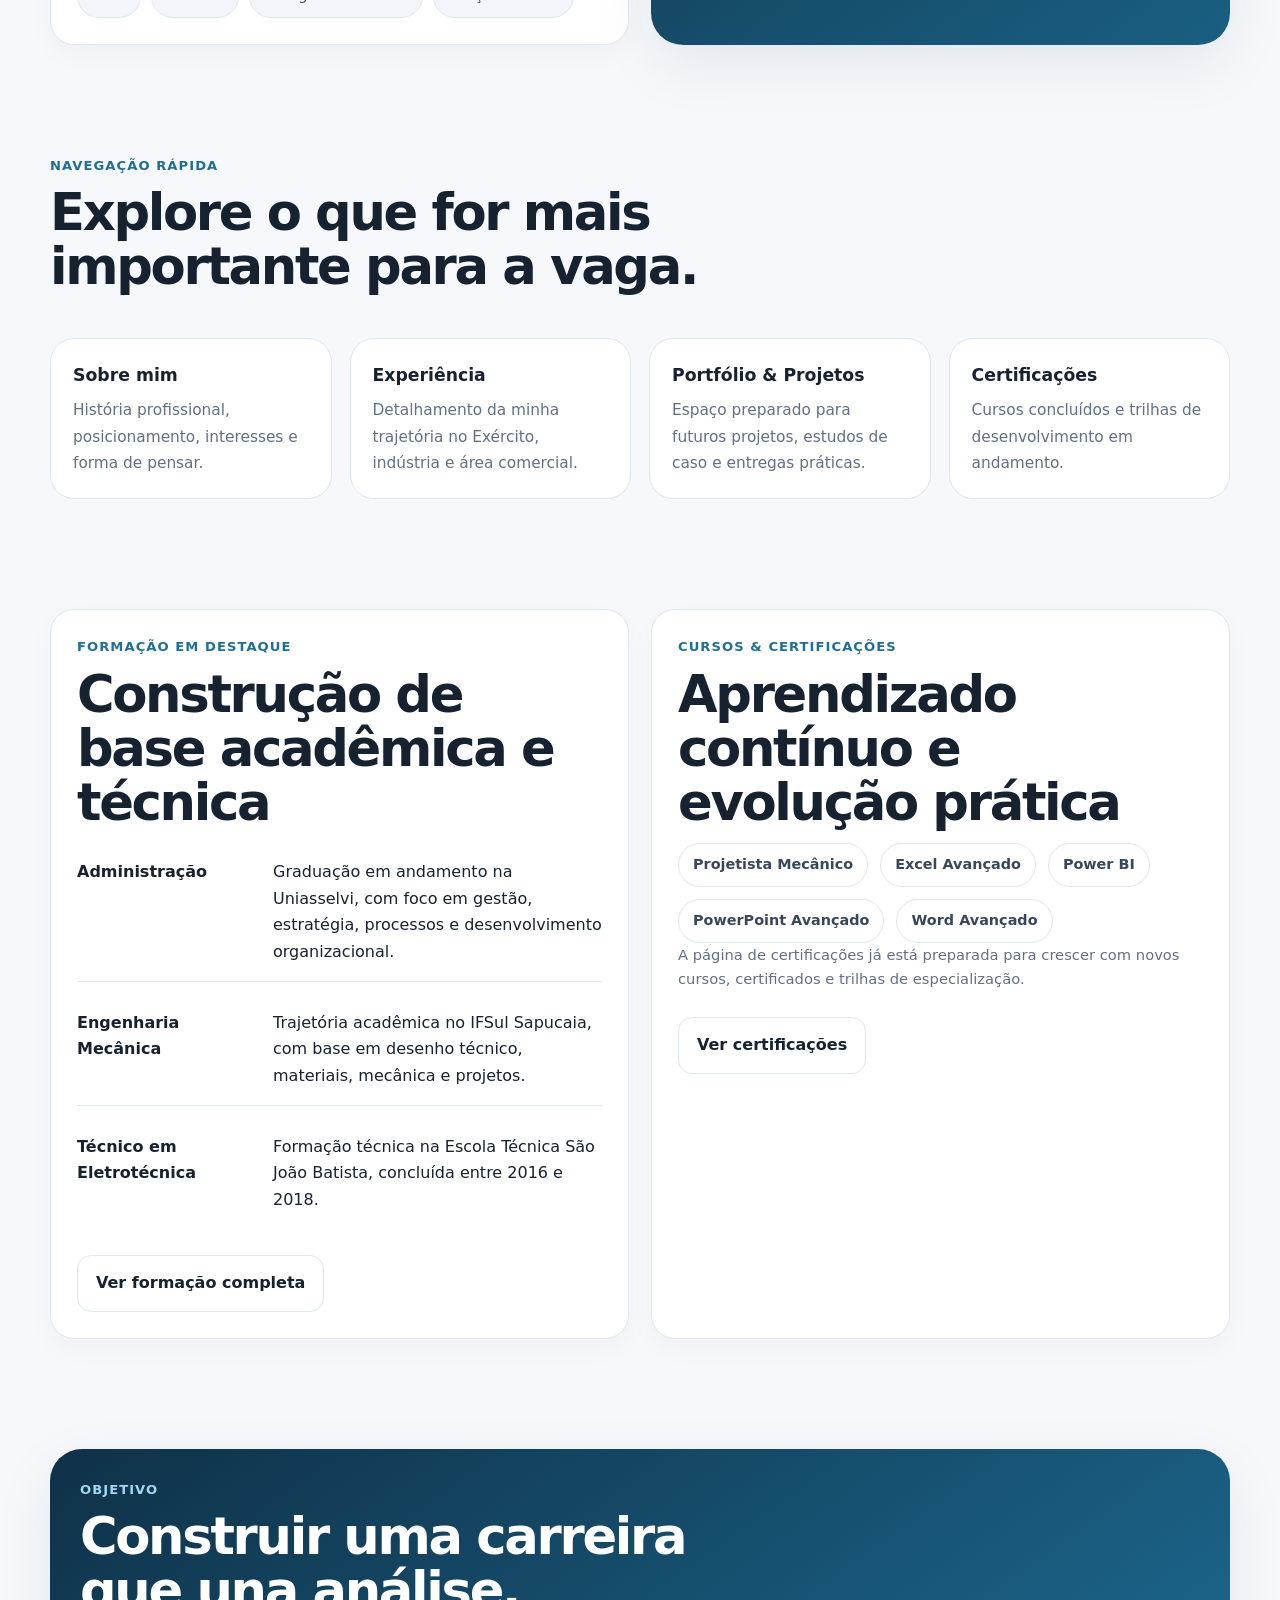
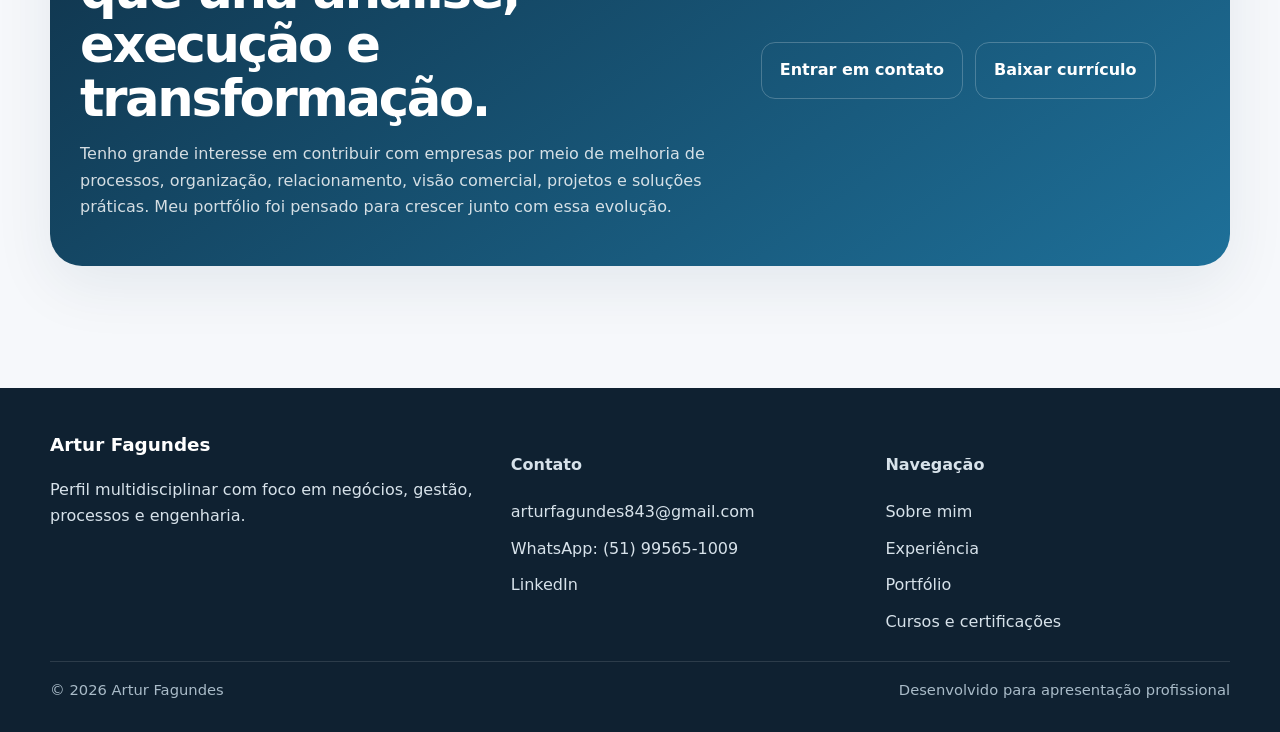
==== commit b9670c72: "Add files via upload" ====
--- a/index.html
+++ b/index.html
@@ -8,7 +8,7 @@
   <link rel="preconnect" href="https://fonts.googleapis.com">
   <link rel="preconnect" href="https://fonts.gstatic.com" crossorigin>
   <link href="https://fonts.googleapis.com/css2?family=Inter:wght@400;500;600;700;800&display=swap" rel="stylesheet">
-  <link rel="stylesheet" href="assets/css/style.css">
+  <link rel="stylesheet" href="style.css">
 </head>
 <body>
   
@@ -31,7 +31,7 @@
 <a href="certificacoes.html" class="nav-link ">Certificações</a>
 <a href="contato.html" class="nav-link ">Contato</a>
     </nav>
-    <a href="assets/docs/curriculo-artur-fagundes.pdf" class="btn btn-primary header-cta" target="_blank" download>Baixar currículo</a>
+    <a href="curriculo-artur-fagundes.pdf" class="btn btn-primary header-cta" target="_blank" download>Baixar currículo</a>
   </div>
 </header>
 
@@ -44,9 +44,9 @@
       <h1>Artur Fagundes</h1>
       <p class="hero-subtitle">Negócios • Gestão • Processos • Engenharia
 Profissional com experiência comercial, administrativa, técnica e industrial, construindo uma trajetória voltada a soluções, organização, desenvolvimento e resultado.</p>
-      <div class="hero-actions"><a class="btn btn-primary" href="sobre.html">Conheça minha trajetória</a><a class="btn btn-secondary" href="assets/docs/curriculo-artur-fagundes.pdf" target="_blank" download>Baixar currículo</a><a class="btn btn-secondary" href="https://www.linkedin.com/in/artur-fagundes-acelera-saude/" target="_blank">LinkedIn</a></div>
+      <div class="hero-actions"><a class="btn btn-primary" href="sobre.html">Conheça minha trajetória</a><a class="btn btn-secondary" href="curriculo-artur-fagundes.pdf" target="_blank" download>Baixar currículo</a><a class="btn btn-secondary" href="https://www.linkedin.com/in/artur-fagundes-acelera-saude/" target="_blank">LinkedIn</a></div>
     </div>
-    <div class="hero-photo-card"><img src="assets/img/artur-hero.png" alt="Artur Fagundes em retrato profissional" class="hero-photo"></div>
+    <div class="hero-photo-card"><img src="artur-hero.png" alt="Artur Fagundes em retrato profissional" class="hero-photo"></div>
   </div>
 </section>
     
@@ -145,7 +145,7 @@
     </div>
     <div class="hero-actions" style="justify-content:flex-start">
       <a class="btn btn-ghost" href="contato.html">Entrar em contato</a>
-      <a class="btn btn-ghost" href="assets/docs/curriculo-artur-fagundes.pdf" target="_blank" download>Baixar currículo</a>
+      <a class="btn btn-ghost" href="curriculo-artur-fagundes.pdf" target="_blank" download>Baixar currículo</a>
     </div>
   </div>
 </section>
@@ -182,6 +182,6 @@
   </div>
 </footer>
 
-  <script src="assets/js/main.js"></script>
+  <script src="main.js"></script>
 </body>
 </html>
--- a/style.css
+++ b/style.css
@@ -0,0 +1,174 @@
+
+:root{
+  --bg:#f6f8fb;
+  --surface:#ffffff;
+  --surface-2:#eef3f8;
+  --text:#172231;
+  --muted:#617086;
+  --brand:#123c56;
+  --brand-2:#1f6e95;
+  --line:#dfe7ef;
+  --shadow:0 20px 60px rgba(18, 45, 72, 0.08);
+  --radius:24px;
+  --radius-lg:32px;
+  --max:1180px;
+}
+*{box-sizing:border-box}
+html{scroll-behavior:smooth}
+body{
+  margin:0;
+  font-family:'Inter',system-ui,-apple-system,BlinkMacSystemFont,'Segoe UI',sans-serif;
+  background:var(--bg);
+  color:var(--text);
+  line-height:1.65;
+}
+a{color:inherit;text-decoration:none}
+img{max-width:100%;display:block}
+.container{width:min(var(--max), calc(100% - 40px)); margin:0 auto}
+.site-header{
+  position:sticky; top:0; z-index:50;
+  background:rgba(246,248,251,0.92);
+  backdrop-filter:blur(14px);
+  border-bottom:1px solid rgba(223,231,239,0.8);
+}
+.header-inner{
+  display:grid; grid-template-columns:auto 1fr auto; align-items:center; gap:20px;
+  min-height:82px;
+}
+.brand-mark{display:flex; align-items:center; gap:14px; min-width:0}
+.brand-initials{
+  width:50px;height:50px;border-radius:18px;display:grid;place-items:center;
+  background:linear-gradient(145deg,var(--brand),var(--brand-2));color:#fff;font-weight:800;letter-spacing:.06em;
+  box-shadow:var(--shadow);
+}
+.brand-text{display:flex;flex-direction:column;line-height:1.15}
+.brand-text strong{font-size:1rem}
+.brand-text small{font-size:.79rem;color:var(--muted)}
+.main-nav{display:flex;justify-content:center;flex-wrap:wrap;gap:22px}
+.nav-link{font-weight:600;color:#425268;position:relative;padding:8px 0}
+.nav-link::after{content:'';position:absolute;left:0;bottom:-5px;height:2px;width:0;background:var(--brand-2);transition:.25s ease}
+.nav-link:hover::after,.nav-link.active::after{width:100%}
+.nav-link.active{color:var(--brand)}
+.btn{
+  display:inline-flex; align-items:center; justify-content:center; gap:10px;
+  padding:14px 18px; border-radius:14px; font-weight:700;
+  border:1px solid transparent; transition:.2s ease;
+}
+.btn:hover{transform:translateY(-1px)}
+.btn-primary{background:var(--brand); color:#fff; box-shadow:0 12px 24px rgba(18,60,86,0.16)}
+.btn-primary:hover{background:#0d2f44}
+.btn-secondary{background:#fff; border-color:var(--line); color:var(--text)}
+.btn-secondary:hover{border-color:#bfd0e1}
+.btn-ghost{background:transparent;border-color:rgba(255,255,255,0.22);color:#fff}
+.menu-toggle{display:none;background:#fff;border:1px solid var(--line);border-radius:14px;padding:10px 12px;font-size:1.2rem}
+.page-hero{padding:76px 0 44px}
+.page-hero.with-image{padding:82px 0 56px}
+.hero-grid{display:grid;grid-template-columns:1.1fr .9fr;gap:42px;align-items:center}
+.eyebrow{
+  display:inline-flex; align-items:center; padding:8px 14px; border-radius:999px;
+  background:#e9f2f7;color:var(--brand-2);font-size:.82rem;font-weight:800;letter-spacing:.06em;text-transform:uppercase;
+}
+h1{font-size:clamp(2.6rem, 6vw, 5.4rem);line-height:.96;letter-spacing:-.055em;margin:18px 0 18px}
+.hero-subtitle{font-size:1.08rem;color:var(--muted);max-width:760px}
+.hero-actions{display:flex;gap:12px;flex-wrap:wrap;margin-top:26px}
+.hero-photo-card{
+  position:relative;background:linear-gradient(145deg,#edf2f7,#dce8f3);border-radius:34px;padding:20px;box-shadow:var(--shadow);overflow:hidden;
+}
+.hero-photo-card::before{
+  content:'';position:absolute;inset:18px;border-radius:24px;background:linear-gradient(180deg,rgba(255,255,255,.35),rgba(255,255,255,.08));border:1px solid rgba(255,255,255,.55);
+}
+.hero-photo{position:relative;z-index:1;border-radius:26px}
+section{padding:28px 0 82px}
+.section-head{max-width:780px;margin-bottom:30px}
+.section-head.center{text-align:center;margin-left:auto;margin-right:auto}
+.section-kicker{font-size:.82rem; font-weight:800; color:var(--brand-2); letter-spacing:.08em; text-transform:uppercase}
+h2{font-size:clamp(2rem, 4vw, 3.4rem); line-height:1.05; letter-spacing:-.045em; margin:10px 0 14px}
+h3{font-size:1.35rem; margin:0 0 10px}
+p.lead,.section-head p{font-size:1.05rem;color:var(--muted)}
+.grid-2{display:grid;grid-template-columns:repeat(2,1fr);gap:22px}
+.grid-3{display:grid;grid-template-columns:repeat(3,1fr);gap:20px}
+.grid-4{display:grid;grid-template-columns:repeat(4,1fr);gap:18px}
+.card{
+  background:var(--surface); border:1px solid var(--line); border-radius:var(--radius);
+  padding:26px; box-shadow:0 10px 26px rgba(18,45,72,.03);
+}
+.card p{margin:0;color:var(--muted)}
+.highlight-card{padding:28px;border-radius:var(--radius-lg);background:linear-gradient(145deg,#112f43,#195f82);color:#fff;box-shadow:var(--shadow)}
+.highlight-card p{color:rgba(255,255,255,.82)}
+.stat-grid{display:grid;grid-template-columns:repeat(4,1fr);gap:16px}
+.stat-card{background:#fff;border:1px solid var(--line);padding:22px;border-radius:22px}
+.stat-value{font-size:1.55rem;font-weight:800;display:block;color:var(--brand)}
+.stat-label{font-size:.92rem;color:var(--muted)}
+.chips{display:flex;flex-wrap:wrap;gap:10px}
+.chip{padding:9px 12px;border-radius:999px;background:#f2f6fa;border:1px solid var(--line);font-size:.9rem;color:#425268}
+.quick-links{display:grid;grid-template-columns:repeat(4,1fr);gap:18px}
+.quick-link{display:block;background:var(--surface);border:1px solid var(--line);padding:22px;border-radius:24px;transition:.2s ease}
+.quick-link:hover{transform:translateY(-3px);box-shadow:var(--shadow)}
+.quick-link strong{display:block;font-size:1.08rem;margin-bottom:8px}
+.quick-link span{color:var(--muted);font-size:.96rem}
+.split-layout{display:grid;grid-template-columns:1fr 1fr;gap:22px}
+.timeline{position:relative;padding-left:26px}
+.timeline::before{content:'';position:absolute;left:6px;top:8px;bottom:8px;width:2px;background:var(--line)}
+.timeline-item{position:relative;padding:0 0 24px 22px}
+.timeline-item::before{content:'';position:absolute;left:-1px;top:7px;width:14px;height:14px;border-radius:50%;background:var(--brand-2);box-shadow:0 0 0 5px #e9f2f7}
+.timeline-period{display:inline-block;font-size:.82rem;font-weight:800;color:var(--brand-2);text-transform:uppercase;letter-spacing:.04em;margin-bottom:6px}
+.timeline-item h3{margin:0 0 6px}
+.timeline-item h3 small{display:block;font-size:.95rem;color:var(--muted);font-weight:600;margin-top:3px}
+.timeline-item ul{margin:12px 0 0;padding-left:18px;color:var(--muted)}
+.info-list{display:grid;gap:16px}
+.info-row{display:flex;gap:16px;align-items:flex-start;padding:16px 0;border-bottom:1px solid var(--line)}
+.info-row:last-child{border-bottom:0}
+.info-row strong{min-width:150px;color:var(--brand)}
+.table-like{display:grid;gap:12px}
+.table-like .row{display:grid;grid-template-columns:180px 1fr;gap:16px;padding:16px 0;border-bottom:1px solid var(--line)}
+.table-like .row:last-child{border-bottom:0}
+.cert-section{display:grid;gap:20px}
+.cert-card{display:flex;flex-direction:column;gap:10px;height:100%}
+.cert-card .meta{font-size:.86rem;color:var(--brand-2);font-weight:700}
+.cert-card ul{margin:0;padding-left:18px;color:var(--muted)}
+.callout{
+  padding:28px; border-radius:28px; background:linear-gradient(145deg,#edf2f8,#e4edf5); border:1px solid var(--line);
+}
+.contact-banner{background:linear-gradient(145deg,#102f43,#1a6184);color:#fff;border-radius:32px;padding:34px;box-shadow:var(--shadow)}
+.contact-banner p{color:rgba(255,255,255,.82)}
+.contact-grid{display:grid;grid-template-columns:repeat(3,1fr);gap:18px}
+.contact-card{background:#fff;border:1px solid var(--line);padding:24px;border-radius:24px}
+.contact-card small{display:block;color:var(--muted);margin-bottom:8px}
+.contact-card strong{font-size:1.04rem}
+.page-title-row{display:flex;justify-content:space-between;gap:16px;align-items:flex-end;flex-wrap:wrap}
+.list-clean{margin:0;padding-left:18px;color:var(--muted)}
+.site-footer{margin-top:40px;padding:42px 0 30px;background:#0f2131;color:#d7e2ea}
+.footer-grid{display:grid;grid-template-columns:1.25fr 1fr 1fr;gap:30px}
+.footer-brand{font-size:1.15rem;font-weight:800;margin-bottom:10px;color:#fff}
+.footer-list{list-style:none;margin:0;padding:0;display:grid;gap:10px}
+.footer-list a{color:#d7e2ea}
+.footer-bottom{border-top:1px solid rgba(255,255,255,.12);margin-top:26px;padding-top:16px;display:flex;justify-content:space-between;gap:14px;flex-wrap:wrap;color:#a9bbc8;font-size:.92rem}
+.empty-state{padding:34px;border-radius:28px;background:#fff;border:1px solid var(--line);box-shadow:var(--shadow)}
+.empty-state h3{margin-bottom:10px}
+.badge-list{display:flex;flex-wrap:wrap;gap:12px;margin-top:12px}
+.badge{display:inline-flex;align-items:center;gap:8px;padding:9px 14px;border-radius:999px;background:#fff;border:1px solid var(--line);font-size:.9rem;font-weight:600;color:#38485b}
+.kpi-banner{display:grid;grid-template-columns:1.2fr .8fr;gap:22px;align-items:center;background:linear-gradient(145deg,#0f3148,#1e7099);color:#fff;padding:30px;border-radius:32px;box-shadow:var(--shadow)}
+.kpi-banner p{color:rgba(255,255,255,.82)}
+.notice{font-size:.92rem;color:var(--muted);margin-top:14px}
+@media (max-width:1100px){
+  .main-nav{gap:16px}
+  .quick-links,.grid-4,.stat-grid{grid-template-columns:repeat(2,1fr)}
+}
+@media (max-width:920px){
+  .header-inner{grid-template-columns:auto auto auto;}
+  .main-nav{display:none;position:absolute;left:20px;right:20px;top:88px;background:#fff;border:1px solid var(--line);border-radius:22px;padding:18px;box-shadow:var(--shadow);flex-direction:column;align-items:flex-start}
+  .main-nav.open{display:flex}
+  .menu-toggle{display:inline-block}
+  .header-cta{display:none}
+  .hero-grid,.split-layout,.kpi-banner,.grid-3,.grid-2,.footer-grid,.contact-grid{grid-template-columns:1fr}
+  .page-hero{padding-top:52px}
+}
+@media (max-width:720px){
+  .container{width:min(100% - 24px, var(--max))}
+  .quick-links,.grid-4,.stat-grid{grid-template-columns:1fr}
+  .table-like .row{grid-template-columns:1fr}
+  .info-row{flex-direction:column;gap:8px}
+  .hero-actions{flex-direction:column;align-items:stretch}
+  .btn{width:100%}
+  .site-footer{padding-top:32px}
+}
